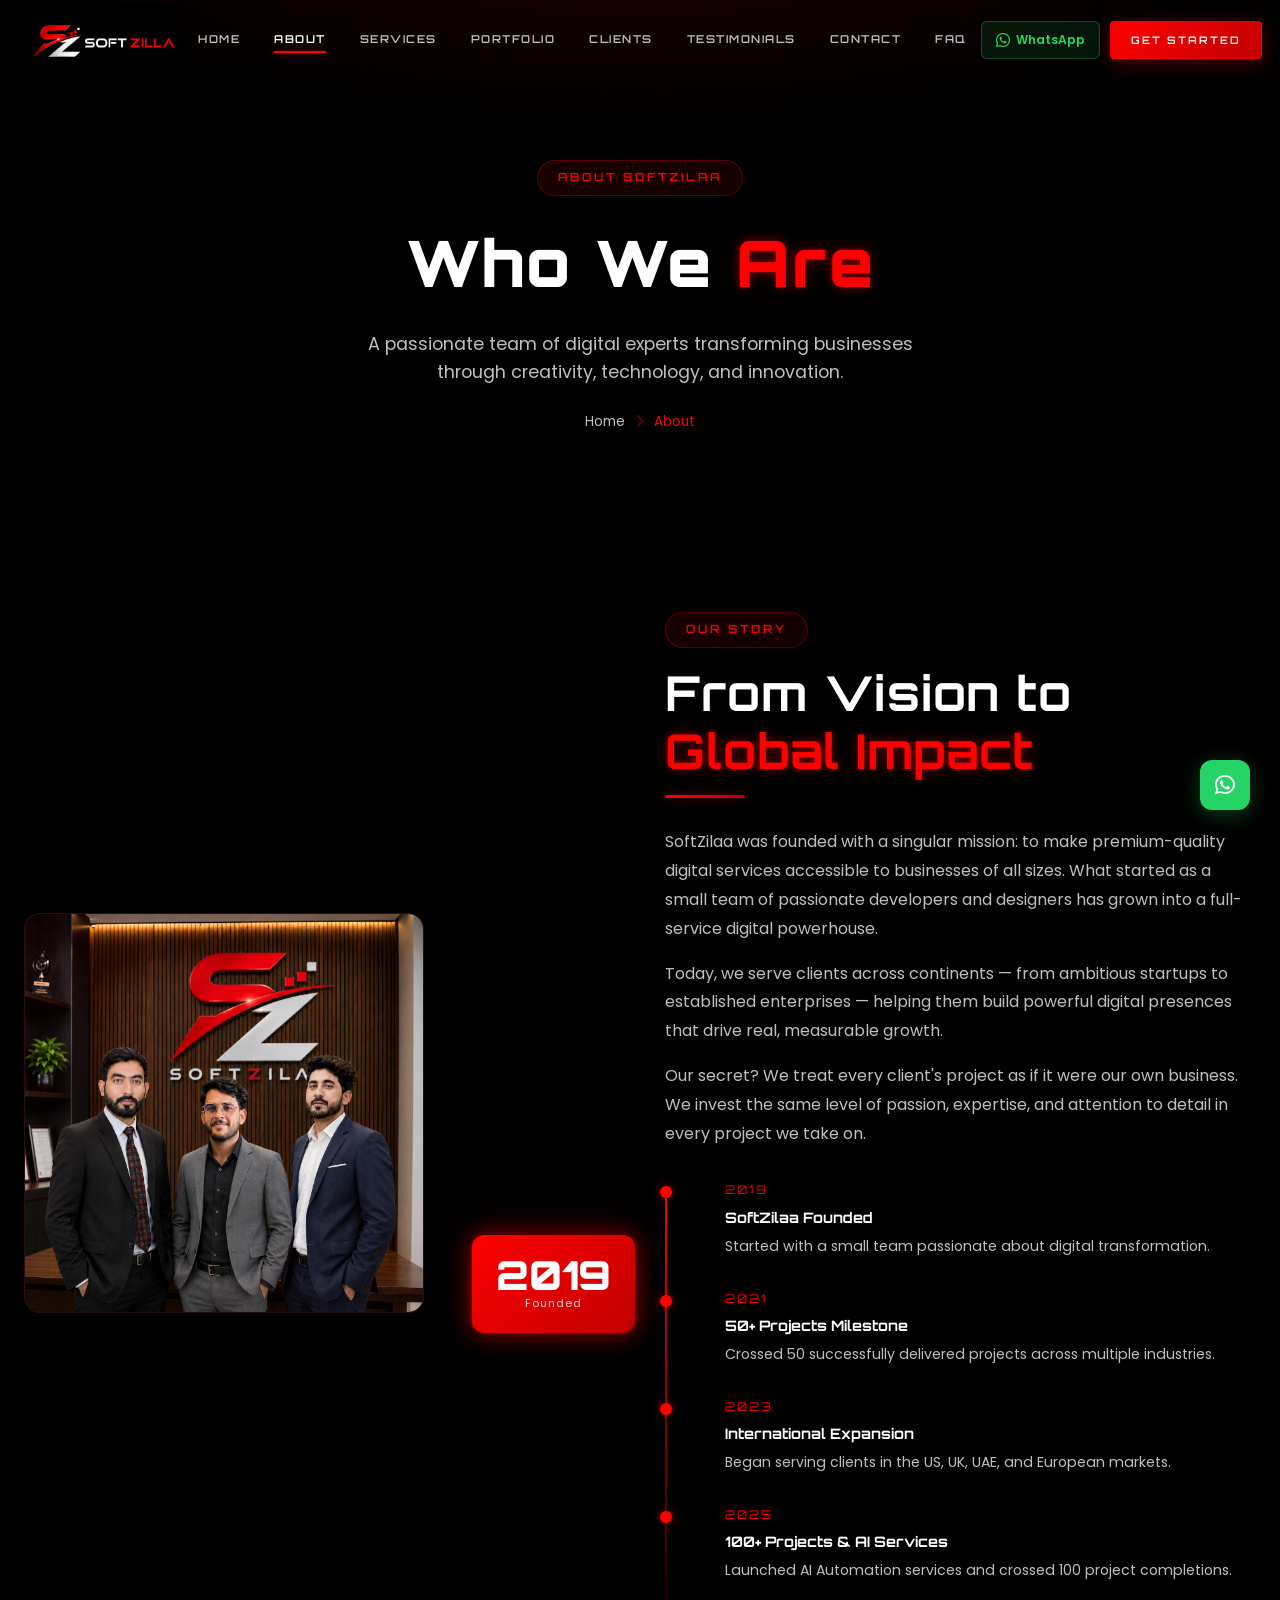
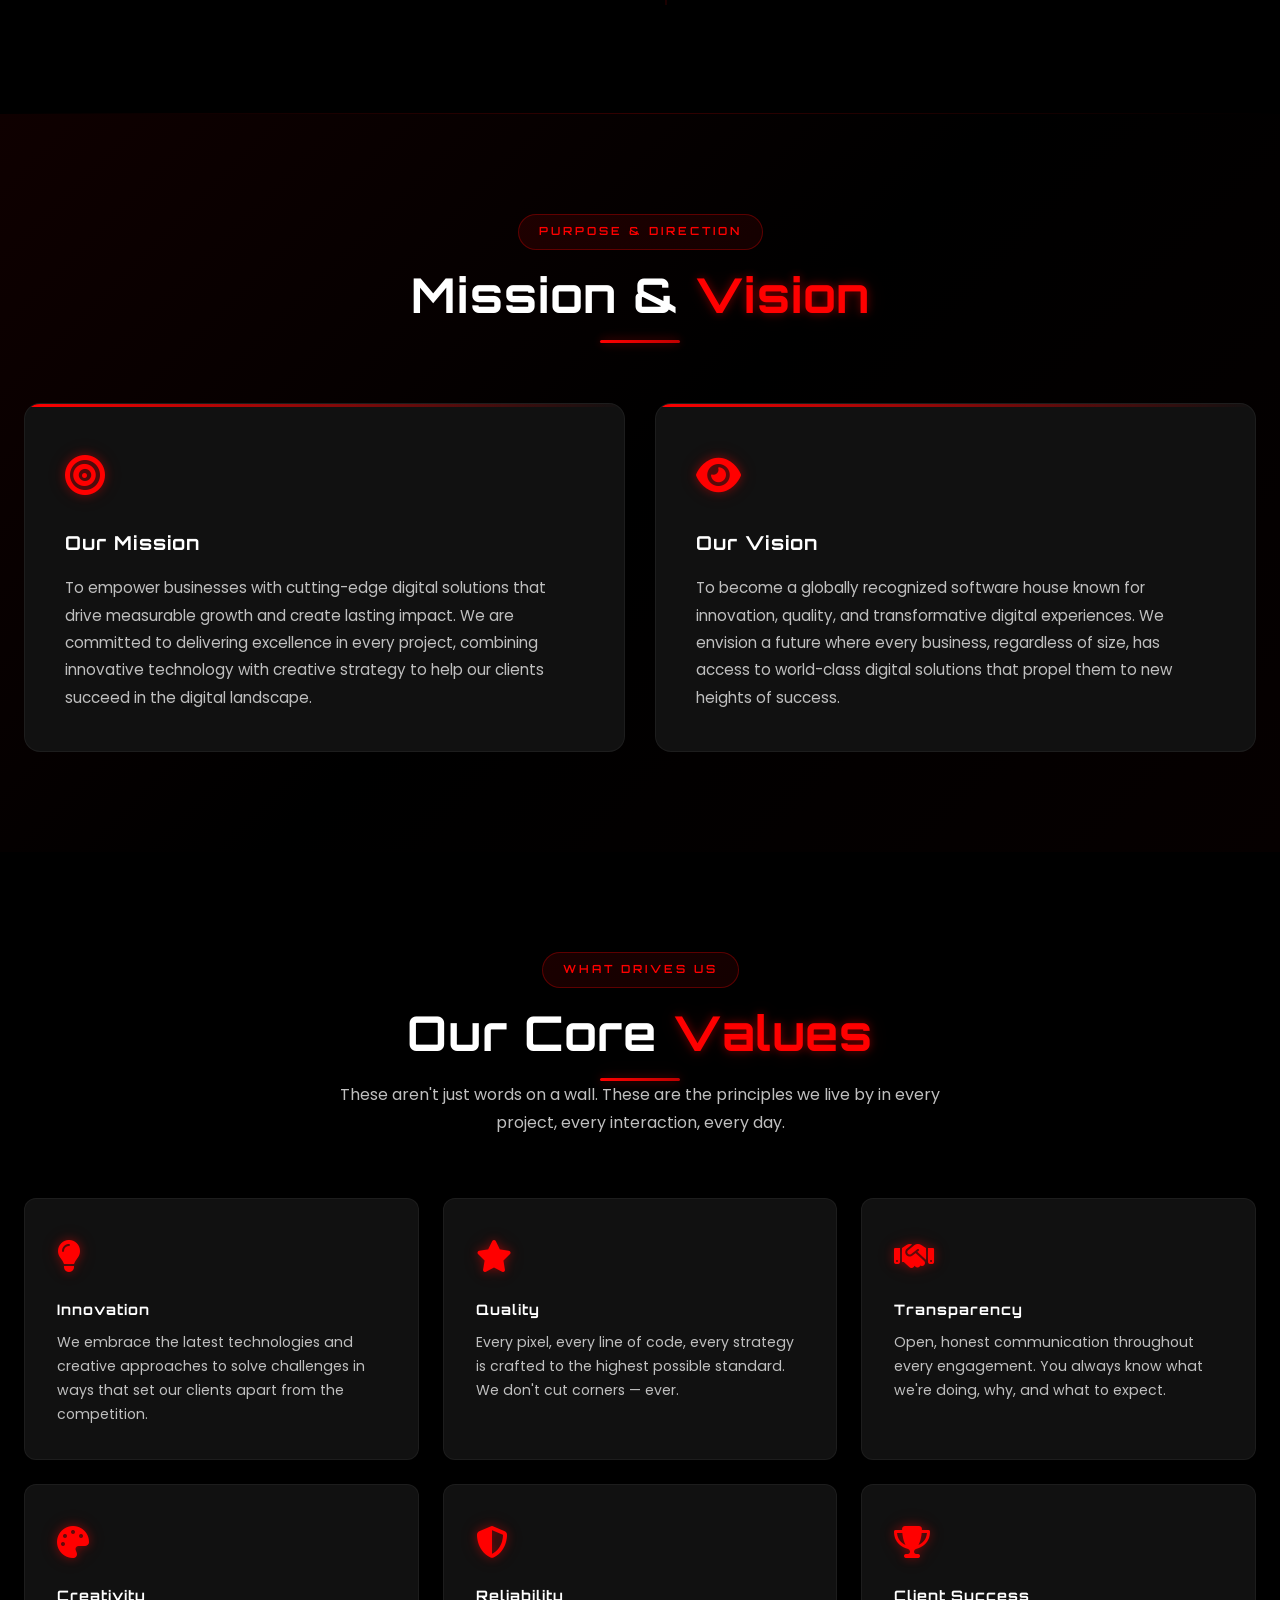
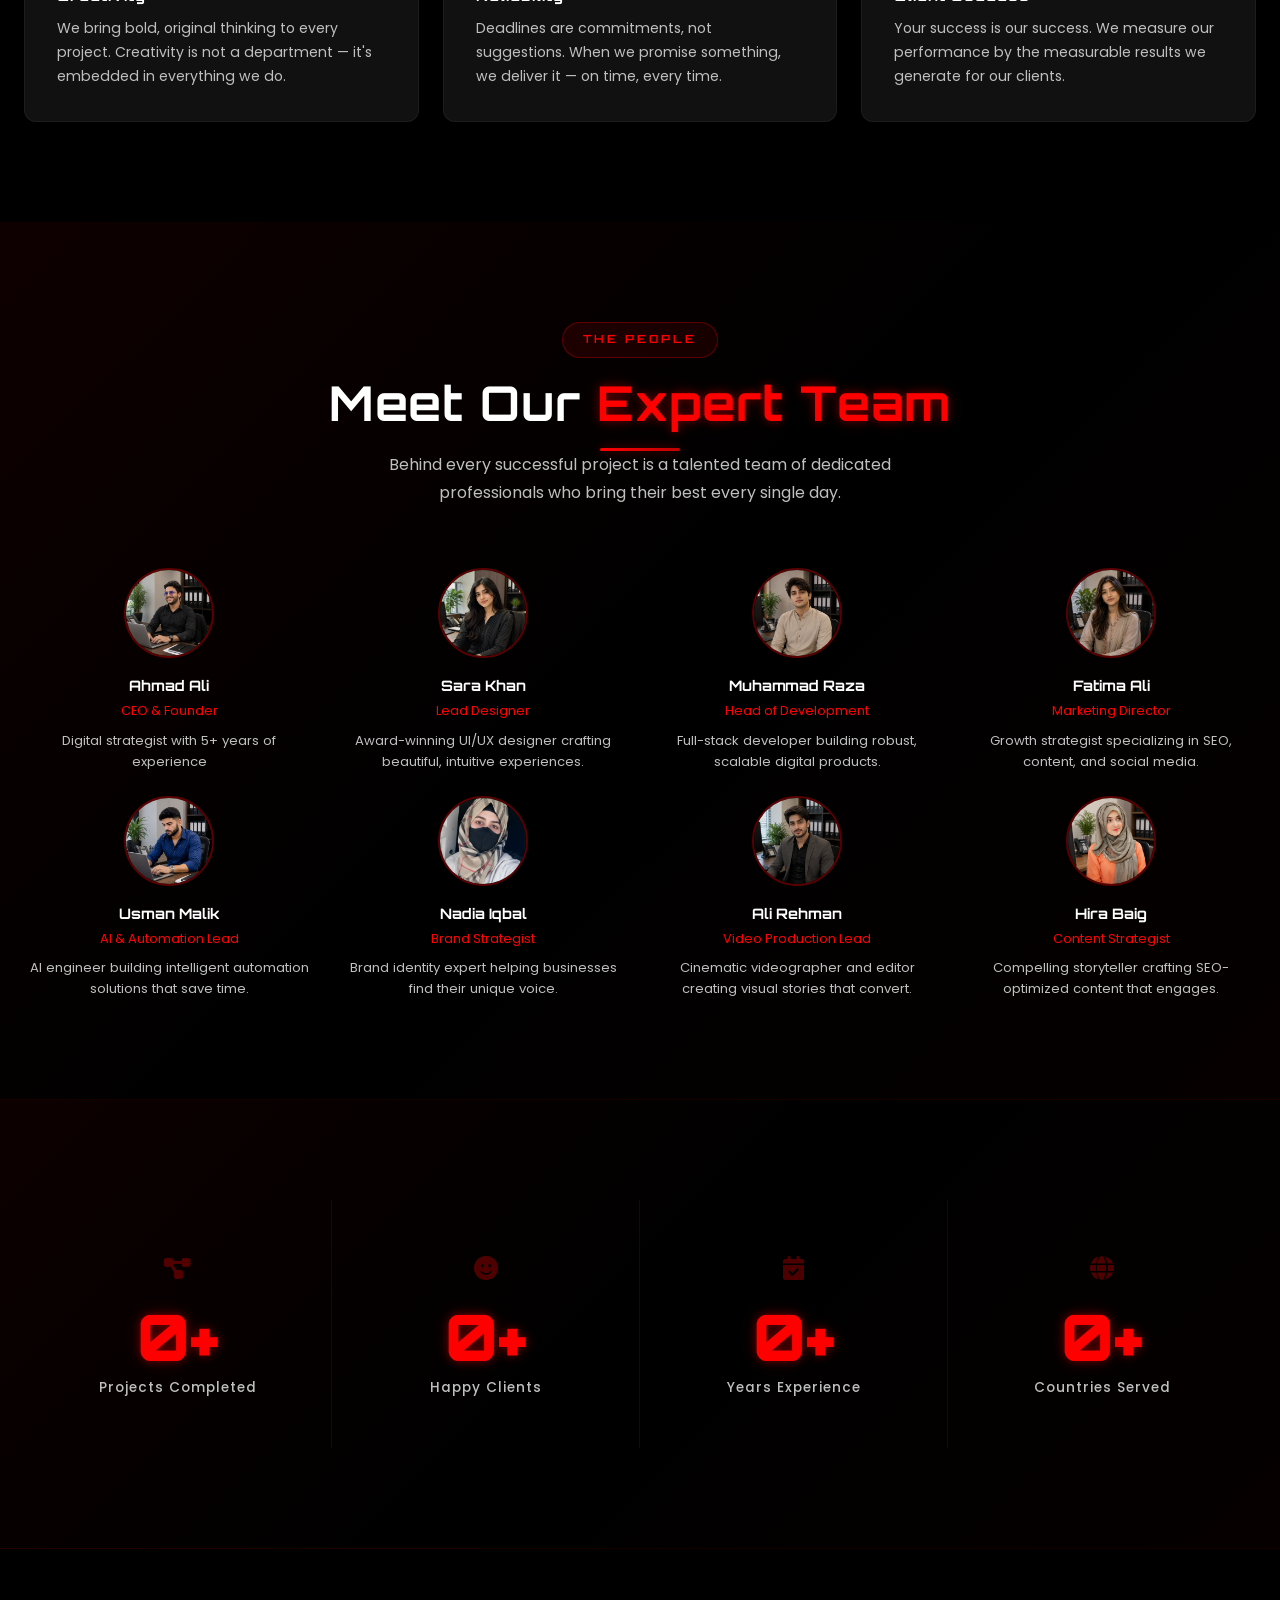
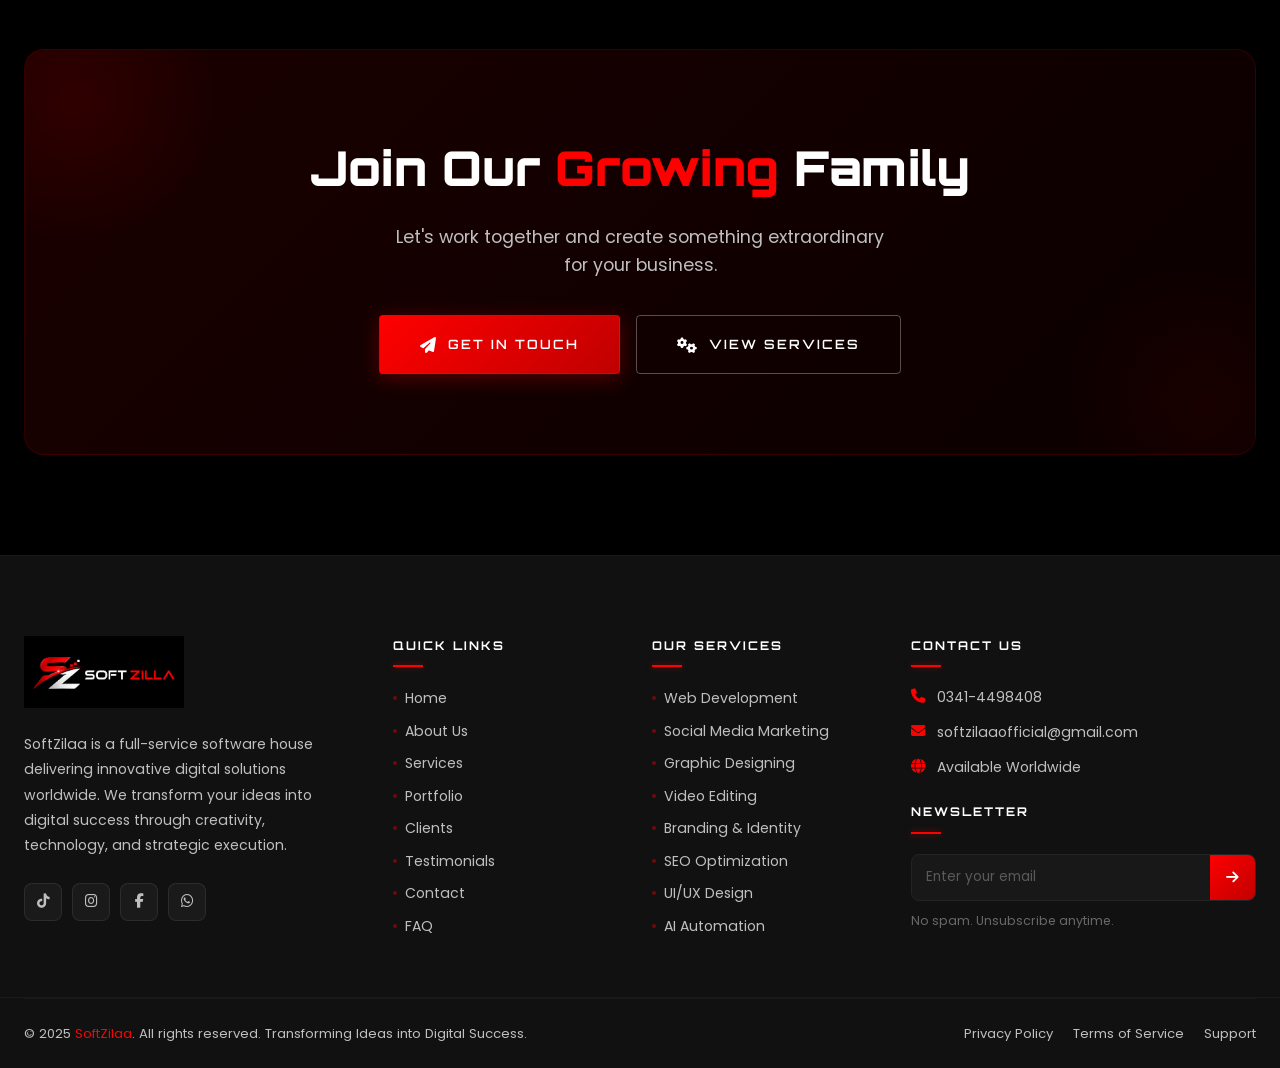
==== about.html @ 3b97dfc7 "Initial commit" ====
<!DOCTYPE html>
<html lang="en">
<head>
  <meta charset="UTF-8">
  <meta name="viewport" content="width=device-width, initial-scale=1.0">
  <meta name="base-path" content="/">
  <title>About Us — SoftZilaa | Premium Digital Agency</title>
  <meta name="description" content="Learn about SoftZilaa's story, mission, vision, core values, and the expert team behind Pakistan's leading digital agency.">
  <meta property="og:title" content="About SoftZilaa — Transforming Ideas into Digital Success">
  <meta property="og:type" content="website">
  <link rel="icon" type="image/png" href="/assets/images/favicon.png">
  <link rel="stylesheet" href="https://cdnjs.cloudflare.com/ajax/libs/font-awesome/6.5.0/css/all.min.css">
  <link rel="stylesheet" href="/css/style.css">
  <link rel="stylesheet" href="/css/animations.css">
  <link rel="stylesheet" href="/css/components.css">
  <link rel="stylesheet" href="/css/responsive.css">
</head>
<body>

  <!-- PAGE HEADER -->
  <div class="page-header">
    <div class="container">
      <div data-aos="fade-up">
        <span class="section-tag">About SoftZilaa</span>
        <h1>Who We <span>Are</span></h1>
        <p>A passionate team of digital experts transforming businesses through creativity, technology, and innovation.</p>
        <nav class="breadcrumb" aria-label="Breadcrumb">
          <a href="/index.html">Home</a><span class="sep"><i class="fas fa-chevron-right"></i></span><span class="current">About</span>
        </nav>
      </div>
    </div>
  </div>

  <!-- COMPANY STORY -->
  <section class="section">
    <div class="container">
      <div class="about-preview">
        <div class="about-image-wrapper" data-aos="fade-right">
          <div class="about-image-placeholder" style="aspect-ratio:1/1; max-width:400px; overflow:hidden; padding:0;">
            <img src="/assets/images/about-office.png" alt="SoftZilaa Office" style="width:100%;height:100%;object-fit:cover;"
                 onerror="this.parentElement.innerHTML='<i class=\'fas fa-rocket about-image-icon\'></i>'">
          </div>
          <div class="about-image-badge">
            <div class="badge-num">2019</div>
            <div class="badge-label">Founded</div>
          </div>
        </div>
        <div class="about-content" data-aos="fade-left">
          <div class="section-header">
            <span class="section-tag">Our Story</span>
            <h2 class="section-title">From Vision to <span>Global Impact</span></h2>
            <div class="glow-line glow-line-left"></div>
          </div>
          <p class="section-desc">SoftZilaa was founded with a singular mission: to make premium-quality digital services accessible to businesses of all sizes. What started as a small team of passionate developers and designers has grown into a full-service digital powerhouse.</p>
          <p class="section-desc" style="margin-top:16px;">Today, we serve clients across continents — from ambitious startups to established enterprises — helping them build powerful digital presences that drive real, measurable growth.</p>
          <p class="section-desc" style="margin-top:16px;">Our secret? We treat every client's project as if it were our own business. We invest the same level of passion, expertise, and attention to detail in every project we take on.</p>
          <div class="timeline" style="margin-top:32px;">
            <div class="timeline-item">
              <div class="timeline-year">2019</div>
              <h4>SoftZilaa Founded</h4>
              <p>Started with a small team passionate about digital transformation.</p>
            </div>
            <div class="timeline-item">
              <div class="timeline-year">2021</div>
              <h4>50+ Projects Milestone</h4>
              <p>Crossed 50 successfully delivered projects across multiple industries.</p>
            </div>
            <div class="timeline-item">
              <div class="timeline-year">2023</div>
              <h4>International Expansion</h4>
              <p>Began serving clients in the US, UK, UAE, and European markets.</p>
            </div>
            <div class="timeline-item">
              <div class="timeline-year">2025</div>
              <h4>100+ Projects & AI Services</h4>
              <p>Launched AI Automation services and crossed 100 project completions.</p>
            </div>
          </div>
        </div>
      </div>
    </div>
  </section>

  <div class="section-divider"></div>

  <!-- MISSION & VISION -->
  <section class="section bg-gradient-red">
    <div class="container">
      <div class="section-header" data-aos="fade-up">
        <span class="section-tag">Purpose & Direction</span>
        <h2 class="section-title">Mission & <span>Vision</span></h2>
        <div class="glow-line"></div>
      </div>
      <div class="mission-vision-grid">
        <div class="mv-card" data-aos="fade-right">
          <div class="mv-icon"><i class="fas fa-bullseye"></i></div>
          <h3>Our Mission</h3>
          <p>To empower businesses with cutting-edge digital solutions that drive measurable growth and create lasting impact. We are committed to delivering excellence in every project, combining innovative technology with creative strategy to help our clients succeed in the digital landscape.</p>
        </div>
        <div class="mv-card" data-aos="fade-left">
          <div class="mv-icon"><i class="fas fa-eye"></i></div>
          <h3>Our Vision</h3>
          <p>To become a globally recognized software house known for innovation, quality, and transformative digital experiences. We envision a future where every business, regardless of size, has access to world-class digital solutions that propel them to new heights of success.</p>
        </div>
      </div>
    </div>
  </section>

  <!-- CORE VALUES -->
  <section class="section">
    <div class="container">
      <div class="section-header" data-aos="fade-up">
        <span class="section-tag">What Drives Us</span>
        <h2 class="section-title">Our Core <span>Values</span></h2>
        <div class="glow-line"></div>
        <p class="section-desc">These aren't just words on a wall. These are the principles we live by in every project, every interaction, every day.</p>
      </div>
      <div class="features-grid">
        <div class="feature-card" data-aos="fade-up" data-aos-delay="0"><div class="feature-icon"><i class="fas fa-lightbulb"></i></div><h3>Innovation</h3><p>We embrace the latest technologies and creative approaches to solve challenges in ways that set our clients apart from the competition.</p></div>
        <div class="feature-card" data-aos="fade-up" data-aos-delay="80"><div class="feature-icon"><i class="fas fa-star"></i></div><h3>Quality</h3><p>Every pixel, every line of code, every strategy is crafted to the highest possible standard. We don't cut corners — ever.</p></div>
        <div class="feature-card" data-aos="fade-up" data-aos-delay="160"><div class="feature-icon"><i class="fas fa-handshake"></i></div><h3>Transparency</h3><p>Open, honest communication throughout every engagement. You always know what we're doing, why, and what to expect.</p></div>
        <div class="feature-card" data-aos="fade-up" data-aos-delay="0"><div class="feature-icon"><i class="fas fa-palette"></i></div><h3>Creativity</h3><p>We bring bold, original thinking to every project. Creativity is not a department — it's embedded in everything we do.</p></div>
        <div class="feature-card" data-aos="fade-up" data-aos-delay="80"><div class="feature-icon"><i class="fas fa-shield-alt"></i></div><h3>Reliability</h3><p>Deadlines are commitments, not suggestions. When we promise something, we deliver it — on time, every time.</p></div>
        <div class="feature-card" data-aos="fade-up" data-aos-delay="160"><div class="feature-icon"><i class="fas fa-trophy"></i></div><h3>Client Success</h3><p>Your success is our success. We measure our performance by the measurable results we generate for our clients.</p></div>
      </div>
    </div>
  </section>

  <!-- TEAM -->
  <section class="section bg-gradient-red">
    <div class="container">
      <div class="section-header" data-aos="fade-up">
        <span class="section-tag">The People</span>
        <h2 class="section-title">Meet Our <span>Expert Team</span></h2>
        <div class="glow-line"></div>
        <p class="section-desc">Behind every successful project is a talented team of dedicated professionals who bring their best every single day.</p>
      </div>
      <div class="team-grid">
        <div class="team-card" data-aos="fade-up" data-aos-delay="0">
          <div class="team-photo-wrap"><img src="/assets/images/team/ceo.png" alt="Zain Ahmed" class="team-photo" loading="lazy"><div class="team-avatar team-avatar-fallback">ZA</div></div>
          <h4>Ahmad Ali</h4><div class="role">CEO & Founder</div><p>Digital strategist with 5+ years of experience</p>
        </div>
        <div class="team-card" data-aos="fade-up" data-aos-delay="80">
          <div class="team-photo-wrap"><img src="/assets/images/team/designer.png" alt="Sara Khan" class="team-photo" loading="lazy"><div class="team-avatar team-avatar-fallback">SK</div></div>
          <h4>Sara Khan</h4><div class="role">Lead Designer</div><p>Award-winning UI/UX designer crafting beautiful, intuitive experiences.</p>
        </div>
        <div class="team-card" data-aos="fade-up" data-aos-delay="160">
          <div class="team-photo-wrap"><img src="/assets/images/team/developer.png" alt="Muhammad Raza" class="team-photo" loading="lazy"><div class="team-avatar team-avatar-fallback">MR</div></div>
          <h4>Muhammad Raza</h4><div class="role">Head of Development</div><p>Full-stack developer building robust, scalable digital products.</p>
        </div>
        <div class="team-card" data-aos="fade-up" data-aos-delay="240">
          <div class="team-photo-wrap"><img src="/assets/images/team/marketing.png" alt="Fatima Ali" class="team-photo" loading="lazy"><div class="team-avatar team-avatar-fallback">FA</div></div>
          <h4>Fatima Ali</h4><div class="role">Marketing Director</div><p>Growth strategist specializing in SEO, content, and social media.</p>
        </div>
        <div class="team-card" data-aos="fade-up" data-aos-delay="0">
          <div class="team-photo-wrap"><img src="/assets/images/team/ai-lead.png" alt="Usman Malik" class="team-photo" loading="lazy"><div class="team-avatar team-avatar-fallback">UM</div></div>
          <h4>Usman Malik</h4><div class="role">AI & Automation Lead</div><p>AI engineer building intelligent automation solutions that save time.</p>
        </div>
        <div class="team-card" data-aos="fade-up" data-aos-delay="80">
          <div class="team-photo-wrap"><img src="/assets/images/team/brand.png" alt="Nadia Iqbal" class="team-photo" loading="lazy"><div class="team-avatar team-avatar-fallback">NI</div></div>
          <h4>Nadia Iqbal</h4><div class="role">Brand Strategist</div><p>Brand identity expert helping businesses find their unique voice.</p>
        </div>
        <div class="team-card" data-aos="fade-up" data-aos-delay="160">
          <div class="team-photo-wrap"><img src="/assets/images/team/video.png" alt="Ali Rehman" class="team-photo" loading="lazy"><div class="team-avatar team-avatar-fallback">AR</div></div>
          <h4>Ali Rehman</h4><div class="role">Video Production Lead</div><p>Cinematic videographer and editor creating visual stories that convert.</p>
        </div>
        <div class="team-card" data-aos="fade-up" data-aos-delay="240">
          <div class="team-photo-wrap"><img src="/assets/images/team/content.png" alt="Hira Baig" class="team-photo" loading="lazy"><div class="team-avatar team-avatar-fallback">HB</div></div>
          <h4>Hira Baig</h4><div class="role">Content Strategist</div><p>Compelling storyteller crafting SEO-optimized content that engages.</p>
        </div>
      </div>
    </div>
  </section>

  <!-- STATS -->
  <section class="stats-section section">
    <div class="container">
      <div class="stats-grid">
        <div class="stat-card" data-aos="zoom-in" data-aos-delay="0"><div class="stat-icon"><i class="fas fa-project-diagram"></i></div><div class="stat-number"><span data-counter="100" data-suffix="+">0+</span></div><div class="stat-label">Projects Completed</div></div>
        <div class="stat-card" data-aos="zoom-in" data-aos-delay="100"><div class="stat-icon"><i class="fas fa-smile"></i></div><div class="stat-number"><span data-counter="50" data-suffix="+">0+</span></div><div class="stat-label">Happy Clients</div></div>
        <div class="stat-card" data-aos="zoom-in" data-aos-delay="200"><div class="stat-icon"><i class="fas fa-calendar-check"></i></div><div class="stat-number"><span data-counter="5" data-suffix="+">0+</span></div><div class="stat-label">Years Experience</div></div>
        <div class="stat-card" data-aos="zoom-in" data-aos-delay="300"><div class="stat-icon"><i class="fas fa-globe"></i></div><div class="stat-number"><span data-counter="15" data-suffix="+">0+</span></div><div class="stat-label">Countries Served</div></div>
      </div>
    </div>
  </section>

  <!-- CTA -->
  <section class="section"><div class="container"><div class="cta-banner" data-aos="zoom-in"><h2>Join Our <span class="text-red">Growing</span> Family</h2><p>Let's work together and create something extraordinary for your business.</p><div class="cta-btns"><a href="/contact.html" class="btn btn-primary btn-lg"><i class="fas fa-paper-plane"></i> Get In Touch</a><a href="/services.html" class="btn btn-outline btn-lg"><i class="fas fa-cogs"></i> View Services</a></div></div></div></section>

  <script src="https://cdn.jsdelivr.net/npm/swiper@11/swiper-bundle.min.js"></script>
  <script src="/js/include.js"></script>
  <script src="/js/main.js"></script>
  <script src="/js/counters.js"></script>
</body>
</html>
---- css/style.css ----
/* ============================================
   SOFTZILAA - Main Stylesheet
   ============================================ */

@import url('https://fonts.googleapis.com/css2?family=Orbitron:wght@400;500;600;700;800;900&family=Poppins:wght@300;400;500;600;700&display=swap');

/* ============================================
   CSS VARIABLES
   ============================================ */
:root {
  --red: #FF0000;
  --deep-red: #C00000;
  --bg: #000000;
  --card-bg: #111111;
  --card-bg-2: #0d0d0d;
  --white: #FFFFFF;
  --gray: #BFBFBF;
  --dark-gray: #333333;
  --glass-bg: rgba(17, 17, 17, 0.7);
  --glass-border: rgba(255, 0, 0, 0.15);
  --glow-red: 0 0 20px rgba(255, 0, 0, 0.5), 0 0 40px rgba(255, 0, 0, 0.2);
  --glow-red-sm: 0 0 10px rgba(255, 0, 0, 0.4), 0 0 20px rgba(255, 0, 0, 0.15);
  --transition: all 0.3s cubic-bezier(0.4, 0, 0.2, 1);
  --transition-slow: all 0.6s cubic-bezier(0.4, 0, 0.2, 1);
  --font-heading: 'Orbitron', sans-serif;
  --font-body: 'Poppins', sans-serif;
  --section-pad: 100px 0;
  --container-max: 1280px;
}

/* ============================================
   RESET & BASE
   ============================================ */
*, *::before, *::after {
  margin: 0;
  padding: 0;
  box-sizing: border-box;
}

html {
  scroll-behavior: smooth;
  font-size: 16px;
  overflow-x: hidden;
}

body {
  font-family: var(--font-body);
  background-color: var(--bg);
  color: var(--white);
  line-height: 1.6;
  overflow-x: hidden;
  -webkit-font-smoothing: antialiased;
}

body.menu-open {
  overflow: hidden;
}

a {
  text-decoration: none;
  color: inherit;
  transition: var(--transition);
}

img {
  max-width: 100%;
  height: auto;
  display: block;
}

ul {
  list-style: none;
}

button {
  border: none;
  outline: none;
  cursor: pointer;
  font-family: var(--font-body);
}

input, textarea, select {
  font-family: var(--font-body);
  outline: none;
}

/* ============================================
   UTILITIES
   ============================================ */
.container {
  max-width: var(--container-max);
  margin: 0 auto;
  padding: 0 24px;
}

.section {
  padding: var(--section-pad);
  position: relative;
  overflow: hidden;
}

.section-header {
  text-align: center;
  margin-bottom: 60px;
}

.section-tag {
  display: inline-block;
  background: linear-gradient(135deg, rgba(255,0,0,0.1), rgba(192,0,0,0.1));
  border: 1px solid rgba(255,0,0,0.3);
  color: var(--red);
  font-family: var(--font-heading);
  font-size: 0.7rem;
  font-weight: 600;
  letter-spacing: 3px;
  text-transform: uppercase;
  padding: 8px 20px;
  border-radius: 50px;
  margin-bottom: 16px;
}

.section-title {
  font-family: var(--font-heading);
  font-size: clamp(2rem, 4vw, 3rem);
  font-weight: 700;
  line-height: 1.2;
  margin-bottom: 16px;
  letter-spacing: 1px;
}

.section-title span {
  color: var(--red);
  text-shadow: var(--glow-red-sm);
}

.section-desc {
  color: var(--gray);
  font-size: 1rem;
  max-width: 600px;
  margin: 0 auto;
  line-height: 1.8;
}

/* Text utilities */
.text-red { color: var(--red); }
.text-gray { color: var(--gray); }
.text-center { text-align: center; }

/* Flex utilities */
.flex { display: flex; }
.flex-center { display: flex; align-items: center; justify-content: center; }
.flex-between { display: flex; align-items: center; justify-content: space-between; }
.gap-1 { gap: 8px; }
.gap-2 { gap: 16px; }
.gap-3 { gap: 24px; }

/* Grid utilities */
.grid-2 { display: grid; grid-template-columns: repeat(2, 1fr); gap: 30px; }
.grid-3 { display: grid; grid-template-columns: repeat(3, 1fr); gap: 30px; }
.grid-4 { display: grid; grid-template-columns: repeat(4, 1fr); gap: 30px; }

/* ============================================
   BUTTONS
   ============================================ */
.btn {
  display: inline-flex;
  align-items: center;
  justify-content: center;
  gap: 10px;
  padding: 14px 32px;
  border-radius: 4px;
  font-family: var(--font-heading);
  font-size: 0.75rem;
  font-weight: 600;
  letter-spacing: 2px;
  text-transform: uppercase;
  transition: var(--transition);
  cursor: pointer;
  position: relative;
  overflow: hidden;
}

.btn::before {
  content: '';
  position: absolute;
  inset: 0;
  background: linear-gradient(135deg, rgba(255,255,255,0.1), transparent);
  opacity: 0;
  transition: var(--transition);
}

.btn:hover::before { opacity: 1; }

.btn-primary {
  background: linear-gradient(135deg, var(--red), var(--deep-red));
  color: var(--white);
  box-shadow: 0 4px 20px rgba(255,0,0,0.3);
  border: 1px solid rgba(255,0,0,0.5);
}

.btn-primary:hover {
  box-shadow: var(--glow-red);
  transform: translateY(-2px);
}

.btn-outline {
  background: transparent;
  color: var(--white);
  border: 1px solid rgba(255,255,255,0.3);
}

.btn-outline:hover {
  border-color: var(--red);
  color: var(--red);
  box-shadow: var(--glow-red-sm);
}

.btn-red-outline {
  background: transparent;
  color: var(--red);
  border: 1px solid var(--red);
}

.btn-red-outline:hover {
  background: var(--red);
  color: var(--white);
  box-shadow: var(--glow-red);
}

.btn-sm {
  padding: 10px 20px;
  font-size: 0.65rem;
}

.btn-lg {
  padding: 18px 40px;
  font-size: 0.8rem;
}

.btn i { font-size: 1rem; }

/* ============================================
   HERO SECTION
   ============================================ */
.hero {
  position: relative;
  min-height: 100vh;
  display: flex;
  align-items: center;
  justify-content: center;
  overflow: hidden;
  padding-top: 80px;
}

.hero-bg {
  position: absolute;
  inset: 0;
  background: radial-gradient(ellipse 80% 60% at 50% -20%, rgba(255,0,0,0.15) 0%, transparent 70%),
              radial-gradient(ellipse 60% 40% at 80% 80%, rgba(192,0,0,0.08) 0%, transparent 60%),
              var(--bg);
  z-index: 0;
}

.hero-grid-bg {
  position: absolute;
  inset: 0;
  background-image:
    linear-gradient(rgba(255,0,0,0.03) 1px, transparent 1px),
    linear-gradient(90deg, rgba(255,0,0,0.03) 1px, transparent 1px);
  background-size: 60px 60px;
  z-index: 0;
}

#particles-canvas {
  position: absolute;
  inset: 0;
  z-index: 1;
}

.hero-content {
  position: relative;
  z-index: 2;
  text-align: center;
  max-width: 900px;
  padding: 0 24px;
}

.hero-tag {
  display: inline-flex;
  align-items: center;
  gap: 8px;
  background: rgba(255,0,0,0.08);
  border: 1px solid rgba(255,0,0,0.2);
  color: var(--red);
  font-size: 0.75rem;
  font-family: var(--font-heading);
  letter-spacing: 2px;
  text-transform: uppercase;
  padding: 8px 20px;
  border-radius: 50px;
  margin-bottom: 30px;
}

.hero-tag::before {
  content: '';
  width: 6px;
  height: 6px;
  background: var(--red);
  border-radius: 50%;
  box-shadow: var(--glow-red-sm);
  animation: pulse-dot 1.5s ease-in-out infinite;
}

.hero-title {
  font-family: var(--font-heading);
  font-size: clamp(2.5rem, 7vw, 5.5rem);
  font-weight: 900;
  line-height: 1.1;
  margin-bottom: 24px;
  letter-spacing: 2px;
}

.hero-title .line-1 { display: block; color: var(--white); }
.hero-title .line-2 { display: block; color: var(--white); }
.hero-title .highlight {
  color: var(--red);
  text-shadow: var(--glow-red);
}

.hero-typing-wrapper {
  display: inline-flex;
  align-items: center;
  gap: 0;
  color: var(--red);
  text-shadow: var(--glow-red);
}

#typing-text {
  color: var(--red);
  text-shadow: var(--glow-red);
}

.typing-cursor {
  display: inline-block;
  width: 3px;
  height: 1em;
  background: var(--red);
  margin-left: 4px;
  animation: blink 0.8s step-end infinite;
  vertical-align: middle;
  box-shadow: var(--glow-red-sm);
}

.hero-subtitle {
  font-size: clamp(1rem, 2vw, 1.2rem);
  color: var(--gray);
  max-width: 600px;
  margin: 0 auto 40px;
  line-height: 1.8;
  font-weight: 300;
}

.hero-cta {
  display: flex;
  gap: 20px;
  justify-content: center;
  flex-wrap: wrap;
  padding-bottom: 10px;
}

.hero-scroll {
  position: absolute;
  bottom: 40px;
  left: 50%;
  transform: translateX(-50%);
  z-index: 2;
  display: flex;
  flex-direction: column;
  align-items: center;
  gap: 8px;
  color: var(--gray);
  font-size: 0.7rem;
  letter-spacing: 2px;
  text-transform: uppercase;
  animation: bounce 2s ease-in-out infinite;
}

.hero-scroll .scroll-line {
  width: 1px;
  height: 40px;
  background: linear-gradient(to bottom, var(--red), transparent);
}

/* ============================================
   TRUSTED BY / CLIENTS SLIDER
   ============================================ */
.trusted-section {
  padding: 60px 0;
  background: rgba(17,17,17,0.5);
  border-top: 1px solid rgba(255,255,255,0.05);
  border-bottom: 1px solid rgba(255,255,255,0.05);
  overflow: hidden;
}

.trusted-label {
  text-align: center;
  color: var(--gray);
  font-size: 0.75rem;
  letter-spacing: 3px;
  text-transform: uppercase;
  font-family: var(--font-heading);
  margin-bottom: 30px;
}

.clients-ticker {
  overflow: hidden;
  position: relative;
}

.clients-ticker::before,
.clients-ticker::after {
  content: '';
  position: absolute;
  top: 0;
  bottom: 0;
  width: 120px;
  z-index: 2;
  pointer-events: none;
}

.clients-ticker::before {
  left: 0;
  background: linear-gradient(to right, #000, transparent);
}

.clients-ticker::after {
  right: 0;
  background: linear-gradient(to left, #000, transparent);
}

.ticker-track {
  display: flex;
  gap: 60px;
  animation: ticker-scroll 30s linear infinite;
  width: max-content;
}

.ticker-track:hover {
  animation-play-state: paused;
}

.client-logo-item {
  display: flex;
  align-items: center;
  gap: 12px;
  color: var(--gray);
  font-family: var(--font-heading);
  font-size: 0.9rem;
  letter-spacing: 1px;
  font-weight: 700;
  white-space: nowrap;
  opacity: 0.5;
  transition: var(--transition);
  padding: 10px 20px;
  border: 1px solid rgba(255,255,255,0.05);
  border-radius: 6px;
}

.client-logo-item:hover {
  opacity: 1;
  color: var(--white);
  border-color: rgba(255,0,0,0.2);
}

.client-logo-item i {
  color: var(--red);
  font-size: 1.2rem;
}

/* ============================================
   SERVICES OVERVIEW
   ============================================ */
.services-grid {
  display: grid;
  grid-template-columns: repeat(auto-fill, minmax(280px, 1fr));
  gap: 24px;
}

.service-card {
  background: var(--card-bg);
  border: 1px solid rgba(255,255,255,0.05);
  border-radius: 12px;
  padding: 36px 28px;
  position: relative;
  overflow: hidden;
  transition: var(--transition-slow);
  cursor: default;
}

.service-card::before {
  content: '';
  position: absolute;
  inset: 0;
  background: linear-gradient(135deg, rgba(255,0,0,0.05), transparent);
  opacity: 0;
  transition: var(--transition);
}

.service-card:hover::before { opacity: 1; }

.service-card:hover {
  border-color: rgba(255,0,0,0.3);
  transform: translateY(-6px);
  box-shadow: 0 20px 60px rgba(255,0,0,0.1), 0 0 0 1px rgba(255,0,0,0.1);
}

.service-card-number {
  position: absolute;
  top: 20px;
  right: 20px;
  font-family: var(--font-heading);
  font-size: 3rem;
  font-weight: 900;
  color: rgba(255,255,255,0.03);
  line-height: 1;
  pointer-events: none;
}

.service-icon {
  width: 56px;
  height: 56px;
  background: linear-gradient(135deg, rgba(255,0,0,0.15), rgba(192,0,0,0.05));
  border: 1px solid rgba(255,0,0,0.2);
  border-radius: 12px;
  display: flex;
  align-items: center;
  justify-content: center;
  margin-bottom: 20px;
  transition: var(--transition);
}

.service-icon i {
  font-size: 1.5rem;
  color: var(--red);
  transition: var(--transition);
}

.service-card:hover .service-icon {
  background: rgba(255,0,0,0.15);
  box-shadow: var(--glow-red-sm);
}

.service-card:hover .service-icon i {
  text-shadow: var(--glow-red-sm);
}

.service-card h3 {
  font-family: var(--font-heading);
  font-size: 1rem;
  font-weight: 700;
  letter-spacing: 1px;
  margin-bottom: 12px;
  color: var(--white);
}

.service-card p {
  color: var(--gray);
  font-size: 0.9rem;
  line-height: 1.7;
}

.service-card .card-link {
  display: inline-flex;
  align-items: center;
  gap: 6px;
  color: var(--red);
  font-size: 0.8rem;
  font-weight: 500;
  margin-top: 20px;
  transition: var(--transition);
}

.service-card .card-link:hover { gap: 12px; }

/* ============================================
   ABOUT PREVIEW
   ============================================ */
.about-preview {
  display: grid;
  grid-template-columns: 1fr 1fr;
  gap: 80px;
  align-items: center;
}

.about-image-wrapper {
  position: relative;
}

.about-image-placeholder {
  background: var(--card-bg);
  border: 1px solid rgba(255,0,0,0.1);
  border-radius: 16px;
  
  display: flex;
  align-items: center;
  justify-content: center;
  overflow: hidden;
  position: relative;
  width: 100%;
  height: 100%;
}

.about-image-placeholder::before {
  content: '';
  position: absolute;
  inset: 0;
  background: linear-gradient(135deg, rgba(255,0,0,0.05), transparent 50%, rgba(255,0,0,0.02));
}

.about-image-icon {
  font-size: 5rem;
  color: rgba(255,0,0,0.15);
}

.about-image-badge {
  position: absolute;
  bottom: -20px;
  right: -20px;
  background: linear-gradient(135deg, var(--red), var(--deep-red));
  border-radius: 12px;
  padding: 20px 24px;
  text-align: center;
  box-shadow: var(--glow-red);
}

.about-image-badge .badge-num {
  font-family: var(--font-heading);
  font-size: 2.5rem;
  font-weight: 900;
  color: var(--white);
  line-height: 1;
}

.about-image-badge .badge-label {
  font-size: 0.7rem;
  color: rgba(255,255,255,0.8);
  letter-spacing: 1px;
}

.about-content .section-header { text-align: left; margin-bottom: 30px; }
.about-content .section-desc { margin: 0; }

.about-values {
  display: flex;
  flex-wrap: wrap;
  gap: 10px;
  margin: 24px 0;
}

.value-tag {
  background: rgba(255,0,0,0.08);
  border: 1px solid rgba(255,0,0,0.2);
  color: var(--gray);
  font-size: 0.8rem;
  padding: 6px 16px;
  border-radius: 50px;
  transition: var(--transition);
}

.value-tag:hover {
  color: var(--white);
  border-color: var(--red);
  background: rgba(255,0,0,0.12);
}

/* ============================================
   STATS / WHY CHOOSE US
   ============================================ */
.stats-section {
  background: linear-gradient(135deg, rgba(255,0,0,0.05) 0%, var(--bg) 50%, rgba(192,0,0,0.03) 100%);
  border-top: 1px solid rgba(255,0,0,0.08);
  border-bottom: 1px solid rgba(255,0,0,0.08);
}

.stats-grid {
  display: grid;
  grid-template-columns: repeat(4, 1fr);
  gap: 0;
}

.stat-card {
  text-align: center;
  padding: 50px 20px;
  position: relative;
  border-right: 1px solid rgba(255,255,255,0.05);
}

.stat-card:last-child { border-right: none; }

.stat-card::after {
  content: '';
  position: absolute;
  bottom: 0;
  left: 50%;
  transform: translateX(-50%);
  width: 0;
  height: 2px;
  background: var(--red);
  box-shadow: var(--glow-red-sm);
  transition: var(--transition-slow);
}

.stat-card:hover::after { width: 60%; }

.stat-number {
  font-family: var(--font-heading);
  font-size: clamp(2.5rem, 5vw, 4rem);
  font-weight: 900;
  color: var(--red);
  text-shadow: var(--glow-red-sm);
  line-height: 1;
  margin-bottom: 8px;
}

.stat-label {
  color: var(--gray);
  font-size: 0.85rem;
  font-weight: 500;
  letter-spacing: 1px;
}

.stat-icon {
  font-size: 1.5rem;
  color: rgba(255,0,0,0.3);
  margin-bottom: 16px;
}

/* ============================================
   WHY CHOOSE US FEATURES
   ============================================ */
.features-grid {
  display: grid;
  grid-template-columns: repeat(3, 1fr);
  gap: 24px;
}

.feature-card {
  background: var(--card-bg);
  border: 1px solid rgba(255,255,255,0.05);
  border-radius: 12px;
  padding: 32px;
  transition: var(--transition);
}

.feature-card:hover {
  border-color: rgba(255,0,0,0.2);
  transform: translateY(-4px);
}

.feature-icon {
  font-size: 2rem;
  color: var(--red);
  margin-bottom: 16px;
  text-shadow: var(--glow-red-sm);
}

.feature-card h3 {
  font-family: var(--font-heading);
  font-size: 0.9rem;
  font-weight: 700;
  letter-spacing: 1px;
  margin-bottom: 10px;
}

.feature-card p {
  color: var(--gray);
  font-size: 0.88rem;
  line-height: 1.7;
}

/* ============================================
   PORTFOLIO PREVIEW
   ============================================ */
.portfolio-grid-preview {
  display: grid;
  grid-template-columns: repeat(3, 1fr);
  gap: 24px;
}

.portfolio-card {
  background: var(--card-bg);
  border: 1px solid rgba(255,255,255,0.05);
  border-radius: 12px;
  overflow: hidden;
  transition: var(--transition-slow);
  position: relative;
}

.portfolio-card:hover {
  border-color: rgba(255,0,0,0.3);
  transform: translateY(-6px);
  box-shadow: 0 20px 60px rgba(0,0,0,0.5);
}

.portfolio-img {
  aspect-ratio: 16/10;
  background: linear-gradient(135deg, rgba(255,0,0,0.08), rgba(17,17,17,0.9));
  display: flex;
  align-items: center;
  justify-content: center;
  position: relative;
  overflow: hidden;
}

.portfolio-img i {
  font-size: 3rem;
  color: rgba(255,0,0,0.3);
  transition: var(--transition);
}

.portfolio-card:hover .portfolio-img i {
  color: rgba(255,0,0,0.6);
  transform: scale(1.1);
}

.portfolio-overlay {
  position: absolute;
  inset: 0;
  background: linear-gradient(to top, rgba(0,0,0,0.9), transparent);
  opacity: 0;
  transition: var(--transition);
  display: flex;
  align-items: flex-end;
  padding: 20px;
  gap: 10px;
}

.portfolio-card:hover .portfolio-overlay { opacity: 1; }

.portfolio-info {
  padding: 20px;
}

.portfolio-cat {
  font-size: 0.7rem;
  color: var(--red);
  font-family: var(--font-heading);
  letter-spacing: 2px;
  text-transform: uppercase;
  margin-bottom: 6px;
}

.portfolio-info h3 {
  font-family: var(--font-heading);
  font-size: 0.95rem;
  font-weight: 700;
  margin-bottom: 6px;
}

.portfolio-info p {
  color: var(--gray);
  font-size: 0.82rem;
  line-height: 1.5;
}

/* ============================================
   TESTIMONIALS SLIDER
   ============================================ */
.testimonials-slider-wrapper {
  position: relative;
  overflow: hidden;
}

.testimonial-slide {
  background: var(--card-bg);
  border: 1px solid rgba(255,255,255,0.06);
  border-radius: 16px;
  padding: 36px;
  position: relative;
  transition: var(--transition);
}

.testimonial-slide::before {
  content: '"';
  position: absolute;
  top: 20px;
  right: 28px;
  font-size: 8rem;
  font-family: Georgia, serif;
  color: rgba(255,0,0,0.06);
  line-height: 1;
  pointer-events: none;
}

.testimonial-slide:hover {
  border-color: rgba(255,0,0,0.15);
}

.stars {
  display: flex;
  gap: 4px;
  margin-bottom: 16px;
}

.stars i { color: var(--red); font-size: 0.9rem; }

.testimonial-text {
  color: var(--gray);
  font-size: 0.95rem;
  line-height: 1.8;
  margin-bottom: 24px;
  font-style: italic;
}

.testimonial-author {
  display: flex;
  align-items: center;
  gap: 14px;
}

.author-avatar {
  width: 48px;
  height: 48px;
  border-radius: 50%;
  background: linear-gradient(135deg, rgba(255,0,0,0.2), rgba(17,17,17,0.8));
  border: 2px solid rgba(255,0,0,0.2);
  display: flex;
  align-items: center;
  justify-content: center;
  font-family: var(--font-heading);
  font-size: 1rem;
  font-weight: 700;
  color: var(--red);
  flex-shrink: 0;
}

.author-info .name {
  font-family: var(--font-heading);
  font-size: 0.85rem;
  font-weight: 700;
  margin-bottom: 2px;
}

.author-info .role {
  color: var(--gray);
  font-size: 0.78rem;
}

/* ============================================
   FAQ PREVIEW
   ============================================ */
.faq-list {
  max-width: 780px;
  margin: 0 auto;
}

.faq-item {
  border: 1px solid rgba(255,255,255,0.06);
  border-radius: 10px;
  margin-bottom: 12px;
  overflow: hidden;
  transition: var(--transition);
}

.faq-item.active, .faq-item:hover {
  border-color: rgba(255,0,0,0.2);
}

.faq-question {
  width: 100%;
  background: var(--card-bg);
  display: flex;
  align-items: center;
  justify-content: space-between;
  padding: 20px 24px;
  cursor: pointer;
  transition: var(--transition);
}

.faq-question:hover { background: rgba(255,0,0,0.04); }

.faq-item.active .faq-question { background: rgba(255,0,0,0.06); }

.faq-question h3 {
  font-family: var(--font-heading);
  font-size: 0.85rem;
  font-weight: 600;
  letter-spacing: 0.5px;
  text-align: left;
  color: #ffffff;
}

.faq-icon {
  width: 30px;
  height: 30px;
  border: 1px solid rgba(255,0,0,0.2);
  border-radius: 50%;
  display: flex;
  align-items: center;
  justify-content: center;
  flex-shrink: 0;
  transition: var(--transition);
}

.faq-icon i {
  color: var(--red);
  font-size: 0.8rem;
  transition: var(--transition);
}

.faq-item.active .faq-icon {
  background: var(--red);
  border-color: var(--red);
  box-shadow: var(--glow-red-sm);
}

.faq-item.active .faq-icon i {
  color: var(--white);
  transform: rotate(45deg);
}

.faq-answer {
  max-height: 0;
  overflow: hidden;
  transition: max-height 0.4s ease, padding 0.3s ease;
}

.faq-item.active .faq-answer { max-height: 300px; }

.faq-answer p {
  padding: 0 24px 20px;
  color: var(--gray);
  font-size: 0.9rem;
  line-height: 1.8;
  background: rgba(255,0,0,0.03);
}

/* ============================================
   CTA BANNER
   ============================================ */
.cta-banner {
  background: linear-gradient(135deg, rgba(255,0,0,0.1), rgba(192,0,0,0.05));
  border: 1px solid rgba(255,0,0,0.15);
  border-radius: 20px;
  padding: 80px 60px;
  text-align: center;
  position: relative;
  overflow: hidden;
}

.cta-banner::before {
  content: '';
  position: absolute;
  top: -100px;
  left: -100px;
  width: 300px;
  height: 300px;
  background: radial-gradient(circle, rgba(255,0,0,0.1), transparent 70%);
  pointer-events: none;
}

.cta-banner::after {
  content: '';
  position: absolute;
  bottom: -100px;
  right: -100px;
  width: 300px;
  height: 300px;
  background: radial-gradient(circle, rgba(192,0,0,0.08), transparent 70%);
  pointer-events: none;
}

.cta-banner h2 {
  font-family: var(--font-heading);
  font-size: clamp(2rem, 4vw, 3rem);
  font-weight: 900;
  margin-bottom: 16px;
  position: relative;
  z-index: 1;
}

.cta-banner p {
  color: var(--gray);
  font-size: 1.1rem;
  max-width: 500px;
  margin: 0 auto 36px;
  position: relative;
  z-index: 1;
}

.cta-banner .cta-btns {
  display: flex;
  gap: 16px;
  justify-content: center;
  flex-wrap: wrap;
  position: relative;
  z-index: 1;
}

/* ============================================
   PAGE HEADER (inner pages)
   ============================================ */
.page-header {
  padding: 160px 0 80px;
  text-align: center;
  position: relative;
  overflow: hidden;
  background: radial-gradient(ellipse 70% 50% at 50% -10%, rgba(255,0,0,0.1) 0%, transparent 70%);
}

.page-header::after {
  content: '';
  position: absolute;
  inset: 0;
  background-image:
    linear-gradient(rgba(255,0,0,0.02) 1px, transparent 1px),
    linear-gradient(90deg, rgba(255,0,0,0.02) 1px, transparent 1px);
  background-size: 60px 60px;
  pointer-events: none;
}

.page-header h1 {
  font-family: var(--font-heading);
  font-size: clamp(2.5rem, 5vw, 4rem);
  font-weight: 900;
  letter-spacing: 2px;
  margin-bottom: 16px;
  position: relative;
  z-index: 1;
}

.page-header h1 span { color: var(--red); text-shadow: var(--glow-red-sm); }

.page-header p {
  color: var(--gray);
  font-size: 1.1rem;
  max-width: 600px;
  margin: 0 auto 24px;
  position: relative;
  z-index: 1;
}

.breadcrumb {
  display: flex;
  align-items: center;
  justify-content: center;
  gap: 10px;
  font-size: 0.85rem;
  color: var(--gray);
  position: relative;
  z-index: 1;
}

.breadcrumb a { color: var(--gray); }
.breadcrumb a:hover { color: var(--red); }
.breadcrumb .sep { color: rgba(255,0,0,0.4); }
.breadcrumb .current { color: var(--red); }

/* ============================================
   SECTION DIVIDER
   ============================================ */
.section-divider {
  width: 100%;
  height: 1px;
  background: linear-gradient(to right, transparent, rgba(255,0,0,0.2), transparent);
  margin: 0;
}

/* ============================================
   GLOWING LINE
   ============================================ */
.glow-line {
  width: 80px;
  height: 3px;
  background: linear-gradient(to right, var(--red), var(--deep-red));
  border-radius: 2px;
  box-shadow: var(--glow-red-sm);
  margin: 16px auto 0;
}

.glow-line-left {
  margin: 16px 0 0;
}

/* ============================================
   SCROLL TO TOP
   ============================================ */
.scroll-top-btn {
  position: fixed;
  bottom: 30px;
  right: 30px;
  width: 50px;
  height: 50px;
  background: linear-gradient(135deg, var(--red), var(--deep-red));
  border-radius: 12px;
  display: flex;
  align-items: center;
  justify-content: center;
  cursor: pointer;
  z-index: 999;
  opacity: 0;
  transform: translateY(20px);
  transition: var(--transition);
  box-shadow: var(--glow-red-sm);
  border: 1px solid rgba(255,255,255,0.1);
}

.scroll-top-btn.visible {
  opacity: 1;
  transform: translateY(0);
}

.scroll-top-btn:hover {
  box-shadow: var(--glow-red);
  transform: translateY(-4px);
}

.scroll-top-btn i { color: var(--white); font-size: 1.1rem; }

/* ============================================
   WHATSAPP FLOAT BUTTON
   ============================================ */
.whatsapp-float {
  position: fixed;
  bottom: 90px;
  right: 30px;
  width: 50px;
  height: 50px;
  background: #25D366;
  border-radius: 12px;
  display: flex;
  align-items: center;
  justify-content: center;
  z-index: 999;
  transition: var(--transition);
  box-shadow: 0 4px 20px rgba(37, 211, 102, 0.3);
  animation: whatsapp-pulse 3s ease-in-out infinite;
}

.whatsapp-float:hover {
  transform: scale(1.1) translateY(-4px);
  box-shadow: 0 8px 30px rgba(37, 211, 102, 0.5);
}

.whatsapp-float i { color: white; font-size: 1.4rem; }

/* ============================================
   AOS ANIMATION BASE
   ============================================ */
[data-aos] {
  opacity: 0;
  transition-property: opacity, transform;
  transition-duration: 0.7s;
  transition-timing-function: cubic-bezier(0.4, 0, 0.2, 1);
}

[data-aos="fade-up"] { transform: translateY(30px); }
[data-aos="fade-down"] { transform: translateY(-30px); }
[data-aos="fade-left"] { transform: translateX(30px); }
[data-aos="fade-right"] { transform: translateX(-30px); }
[data-aos="zoom-in"] { transform: scale(0.92); }

[data-aos].aos-animate {
  opacity: 1;
  transform: none;
}

/* ============================================
   CONTACT PAGE
   ============================================ */
.contact-grid {
  display: grid;
  grid-template-columns: 1fr 1.5fr;
  gap: 60px;
  align-items: start;
}

.contact-info h2 {
  font-family: var(--font-heading);
  font-size: 1.8rem;
  font-weight: 700;
  margin-bottom: 16px;
}

.contact-info p {
  color: var(--gray);
  font-size: 0.95rem;
  line-height: 1.8;
  margin-bottom: 36px;
}

.contact-detail-item {
  display: flex;
  align-items: flex-start;
  gap: 16px;
  margin-bottom: 24px;
  padding: 20px;
  background: var(--card-bg);
  border: 1px solid rgba(255,255,255,0.05);
  border-radius: 10px;
  transition: var(--transition);
}

.contact-detail-item:hover {
  border-color: rgba(255,0,0,0.2);
}

.contact-icon {
  width: 44px;
  height: 44px;
  background: rgba(255,0,0,0.1);
  border: 1px solid rgba(255,0,0,0.2);
  border-radius: 10px;
  display: flex;
  align-items: center;
  justify-content: center;
  flex-shrink: 0;
}

.contact-icon i { color: var(--red); font-size: 1rem; }

.contact-detail-text .label {
  font-size: 0.75rem;
  color: var(--gray);
  letter-spacing: 1px;
  text-transform: uppercase;
  margin-bottom: 4px;
}

.contact-detail-text a, .contact-detail-text span {
  color: var(--white);
  font-size: 0.95rem;
}

.contact-detail-text a:hover { color: var(--red); }

.contact-social {
  display: flex;
  gap: 12px;
  margin-top: 30px;
}

.social-link-btn {
  width: 44px;
  height: 44px;
  background: var(--card-bg);
  border: 1px solid rgba(255,255,255,0.08);
  border-radius: 10px;
  display: flex;
  align-items: center;
  justify-content: center;
  transition: var(--transition);
  color: var(--gray);
  font-size: 1rem;
}

.social-link-btn:hover {
  background: rgba(255,0,0,0.1);
  border-color: rgba(255,0,0,0.3);
  color: var(--red);
  box-shadow: var(--glow-red-sm);
  transform: translateY(-2px);
}

.contact-form-card {
  background: var(--card-bg);
  border: 1px solid rgba(255,255,255,0.06);
  border-radius: 16px;
  padding: 40px;
}

.contact-form-card h2 {
  font-family: var(--font-heading);
  font-size: 1.3rem;
  font-weight: 700;
  margin-bottom: 8px;
}

.contact-form-card p {
  color: var(--gray);
  font-size: 0.9rem;
  margin-bottom: 30px;
}

.form-group {
  margin-bottom: 20px;
}

.form-row {
  display: grid;
  grid-template-columns: 1fr 1fr;
  gap: 20px;
}

.form-group label {
  display: block;
  font-size: 0.8rem;
  font-family: var(--font-heading);
  color: var(--gray);
  letter-spacing: 1px;
  text-transform: uppercase;
  margin-bottom: 8px;
}

.form-group input,
.form-group textarea,
.form-group select {
  width: 100%;
  background: rgba(255,255,255,0.04);
  border: 1px solid rgba(255,255,255,0.08);
  border-radius: 8px;
  padding: 14px 16px;
  color: var(--white);
  font-size: 0.9rem;
  transition: var(--transition);
}

.form-group input:focus,
.form-group textarea:focus,
.form-group select:focus {
  border-color: var(--red);
  background: rgba(255,0,0,0.04);
  box-shadow: 0 0 0 2px rgba(255,0,0,0.1);
}

.form-group input::placeholder,
.form-group textarea::placeholder {
  color: rgba(191,191,191,0.4);
}

.form-group textarea { height: 140px; resize: vertical; }

.form-group select option { background: var(--card-bg); }

.form-msg {
  padding: 12px 16px;
  border-radius: 8px;
  font-size: 0.88rem;
  margin-bottom: 16px;
  display: none;
}

.form-msg.success {
  background: rgba(0,200,100,0.1);
  border: 1px solid rgba(0,200,100,0.3);
  color: #00c864;
  display: block;
}

.form-msg.error {
  background: rgba(255,0,0,0.1);
  border: 1px solid rgba(255,0,0,0.3);
  color: var(--red);
  display: block;
}

.maps-placeholder {
  margin-top: 60px;
  background: var(--card-bg);
  border: 1px solid rgba(255,255,255,0.05);
  border-radius: 12px;
  height: 300px;
  display: flex;
  flex-direction: column;
  align-items: center;
  justify-content: center;
  gap: 10px;
}

.maps-placeholder i { font-size: 3rem; color: rgba(255,0,0,0.3); }
.maps-placeholder p { color: var(--gray); font-size: 0.9rem; }

/* ============================================
   CLIENTS PAGE
   ============================================ */
.clients-logo-grid {
  display: grid;
  grid-template-columns: repeat(4, 1fr);
  gap: 20px;
}

.client-card {
  background: var(--card-bg);
  border: 1px solid rgba(255,255,255,0.05);
  border-radius: 12px;
  padding: 30px 20px;
  text-align: center;
  transition: var(--transition);
  display: flex;
  flex-direction: column;
  align-items: center;
  gap: 12px;
}

.client-card:hover {
  border-color: rgba(255,0,0,0.2);
  transform: translateY(-4px);
  box-shadow: 0 10px 40px rgba(255,0,0,0.05);
}

.client-logo-box {
  width: 80px;
  height: 80px;
  background: rgba(255,0,0,0.08);
  border: 1px solid rgba(255,0,0,0.15);
  border-radius: 16px;
  display: flex;
  align-items: center;
  justify-content: center;
}

.client-logo-box i { font-size: 2rem; color: var(--red); opacity: 0.6; }

.client-card h4 {
  font-family: var(--font-heading);
  font-size: 0.8rem;
  letter-spacing: 1px;
  color: var(--white);
}

.client-card p {
  color: var(--gray);
  font-size: 0.78rem;
}

.industries-section .industry-pills {
  display: flex;
  flex-wrap: wrap;
  gap: 12px;
  justify-content: center;
}

.industry-pill {
  display: inline-flex;
  align-items: center;
  gap: 8px;
  background: var(--card-bg);
  border: 1px solid rgba(255,255,255,0.06);
  border-radius: 50px;
  padding: 12px 24px;
  font-size: 0.85rem;
  color: var(--gray);
  transition: var(--transition);
}

.industry-pill i { color: var(--red); font-size: 0.9rem; }

.industry-pill:hover {
  border-color: rgba(255,0,0,0.2);
  color: var(--white);
}

/* ============================================
   TESTIMONIALS PAGE
   ============================================ */
.testimonials-full-grid {
  display: grid;
  grid-template-columns: repeat(3, 1fr);
  gap: 24px;
}

/* ============================================
   ABOUT PAGE
   ============================================ */
.team-grid {
  display: grid;
  grid-template-columns: repeat(4, 1fr);
  gap: 24px;
}

.team-card {
  text-align: center;
  transition: var(--transition);
}

.team-card:hover { transform: translateY(-6px); }

.team-avatar {
  width: 120px;
  height: 120px;
  border-radius: 50%;
  margin: 0 auto 16px;
  background: linear-gradient(135deg, rgba(255,0,0,0.15), rgba(17,17,17,0.9));
  border: 2px solid rgba(255,0,0,0.2);
  display: flex;
  align-items: center;
  justify-content: center;
  font-family: var(--font-heading);
  font-size: 2rem;
  font-weight: 700;
  color: var(--red);
  transition: var(--transition);
}

.team-card:hover .team-avatar {
  border-color: var(--red);
  box-shadow: var(--glow-red-sm);
}

.team-card h4 {
  font-family: var(--font-heading);
  font-size: 0.9rem;
  font-weight: 700;
  margin-bottom: 4px;
}

.team-card .role {
  color: var(--red);
  font-size: 0.8rem;
  margin-bottom: 8px;
}

.team-card p { color: var(--gray); font-size: 0.82rem; }

.mission-vision-grid {
  display: grid;
  grid-template-columns: 1fr 1fr;
  gap: 30px;
}

.mv-card {
  background: var(--card-bg);
  border: 1px solid rgba(255,255,255,0.05);
  border-radius: 16px;
  padding: 40px;
  position: relative;
  overflow: hidden;
  transition: var(--transition);
}

.mv-card::before {
  content: '';
  position: absolute;
  top: 0;
  left: 0;
  right: 0;
  height: 3px;
  background: linear-gradient(to right, var(--red), transparent);
}

.mv-card:hover {
  border-color: rgba(255,0,0,0.15);
  transform: translateY(-4px);
}

.mv-icon {
  font-size: 2.5rem;
  color: var(--red);
  text-shadow: var(--glow-red-sm);
  margin-bottom: 20px;
}

.mv-card h3 {
  font-family: var(--font-heading);
  font-size: 1.2rem;
  font-weight: 700;
  letter-spacing: 1px;
  margin-bottom: 16px;
}

.mv-card p {
  color: var(--gray);
  font-size: 0.95rem;
  line-height: 1.8;
}

/* ============================================
   SERVICES FULL PAGE
   ============================================ */
.service-full-card {
  background: var(--card-bg);
  border: 1px solid rgba(255,255,255,0.05);
  border-radius: 16px;
  padding: 40px;
  transition: var(--transition-slow);
  position: relative;
  overflow: hidden;
}

.service-full-card::before {
  content: '';
  position: absolute;
  top: 0;
  left: 0;
  right: 0;
  height: 2px;
  background: linear-gradient(to right, var(--red), transparent);
  opacity: 0;
  transition: var(--transition);
}

.service-full-card:hover {
  border-color: rgba(255,0,0,0.2);
  transform: translateY(-6px);
  box-shadow: 0 20px 60px rgba(0,0,0,0.4);
}

.service-full-card:hover::before { opacity: 1; }

.service-full-header {
  display: flex;
  align-items: center;
  gap: 20px;
  margin-bottom: 20px;
}

.service-full-icon {
  width: 64px;
  height: 64px;
  background: linear-gradient(135deg, rgba(255,0,0,0.15), rgba(192,0,0,0.05));
  border: 1px solid rgba(255,0,0,0.2);
  border-radius: 14px;
  display: flex;
  align-items: center;
  justify-content: center;
  flex-shrink: 0;
  transition: var(--transition);
}

.service-full-icon i {
  font-size: 1.8rem;
  color: var(--red);
}

.service-full-card:hover .service-full-icon {
  box-shadow: var(--glow-red-sm);
}

.service-full-header h2 {
  font-family: var(--font-heading);
  font-size: 1.2rem;
  font-weight: 700;
  letter-spacing: 1px;
}

.service-full-card > p {
  color: var(--gray);
  font-size: 0.92rem;
  line-height: 1.8;
  margin-bottom: 24px;
}

.service-features {
  display: grid;
  grid-template-columns: 1fr 1fr;
  gap: 8px;
  margin-bottom: 28px;
}

.service-feature-item {
  display: flex;
  align-items: center;
  gap: 8px;
  color: var(--gray);
  font-size: 0.85rem;
}

.service-feature-item i { color: var(--red); font-size: 0.75rem; flex-shrink: 0; }

/* ============================================
   PORTFOLIO FULL PAGE
   ============================================ */
.portfolio-filters {
  display: flex;
  gap: 10px;
  justify-content: center;
  flex-wrap: wrap;
  margin-bottom: 40px;
}

.filter-btn {
  padding: 10px 24px;
  background: var(--card-bg);
  border: 1px solid rgba(255,255,255,0.08);
  border-radius: 50px;
  color: var(--gray);
  font-size: 0.8rem;
  font-family: var(--font-heading);
  letter-spacing: 1px;
  cursor: pointer;
  transition: var(--transition);
}

.filter-btn:hover, .filter-btn.active {
  background: rgba(255,0,0,0.1);
  border-color: var(--red);
  color: var(--white);
  box-shadow: var(--glow-red-sm);
}

.portfolio-full-grid {
  display: grid;
  grid-template-columns: repeat(3, 1fr);
  gap: 24px;
}

.portfolio-full-card {
  background: var(--card-bg);
  border: 1px solid rgba(255,255,255,0.05);
  border-radius: 12px;
  overflow: hidden;
  transition: var(--transition-slow);
}

.portfolio-full-card:hover {
  border-color: rgba(255,0,0,0.25);
  transform: translateY(-6px);
  box-shadow: 0 20px 60px rgba(0,0,0,0.5);
}

.portfolio-full-card.hidden { display: none; }

.pf-img {
  aspect-ratio: 16/9;
  background: linear-gradient(135deg, rgba(255,0,0,0.06), rgba(17,17,17,0.9));
  display: flex;
  align-items: center;
  justify-content: center;
  position: relative;
  overflow: hidden;
}

.pf-img i { font-size: 4rem; color: rgba(255,0,0,0.2); transition: var(--transition); }
.portfolio-full-card:hover .pf-img i { transform: scale(1.1); color: rgba(255,0,0,0.4); }

.pf-info { padding: 24px; }

.pf-cat {
  font-size: 0.68rem;
  color: var(--red);
  font-family: var(--font-heading);
  letter-spacing: 2px;
  text-transform: uppercase;
  margin-bottom: 8px;
}

.pf-info h3 {
  font-family: var(--font-heading);
  font-size: 1rem;
  font-weight: 700;
  margin-bottom: 8px;
}

.pf-info p {
  color: var(--gray);
  font-size: 0.85rem;
  line-height: 1.7;
  margin-bottom: 20px;
}

.pf-btns { display: flex; gap: 10px; }

/* ============================================
   404 PAGE
   ============================================ */
.error-page {
  min-height: 100vh;
  display: flex;
  align-items: center;
  justify-content: center;
  text-align: center;
  padding: 40px 24px;
}

.error-content {
  max-width: 600px;
}

.error-code {
  font-family: var(--font-heading);
  font-size: clamp(8rem, 20vw, 15rem);
  font-weight: 900;
  line-height: 1;
  color: transparent;
  -webkit-text-stroke: 2px rgba(255,0,0,0.4);
  text-shadow: none;
  position: relative;
  letter-spacing: 10px;
}

.error-code::after {
  content: '404';
  position: absolute;
  inset: 0;
  color: rgba(255,0,0,0.04);
  -webkit-text-stroke: 0;
  pointer-events: none;
}

.error-content h2 {
  font-family: var(--font-heading);
  font-size: 1.5rem;
  font-weight: 700;
  margin-bottom: 16px;
}

.error-content p {
  color: var(--gray);
  font-size: 1rem;
  margin-bottom: 36px;
}

/* ============================================
   BACK TO TOP ANIMATION
   ============================================ */
@keyframes bounce-in {
  from { opacity: 0; transform: translateY(20px); }
  to   { opacity: 1; transform: translateY(0); }
}
---- css/animations.css ----
/* ============================================
   SOFTZILAA - Animations
   ============================================ */

/* ============================================
   KEYFRAMES
   ============================================ */

@keyframes blink {
  0%, 100% { opacity: 1; }
  50% { opacity: 0; }
}

@keyframes pulse-dot {
  0%, 100% { opacity: 1; transform: scale(1); }
  50% { opacity: 0.5; transform: scale(0.7); }
}

@keyframes bounce {
  0%, 100% { transform: translateX(-50%) translateY(0); }
  50% { transform: translateX(-50%) translateY(10px); }
}

@keyframes ticker-scroll {
  0% { transform: translateX(0); }
  100% { transform: translateX(-50%); }
}

@keyframes float-particle {
  0% { transform: translateY(0) translateX(0); opacity: 0; }
  10% { opacity: 1; }
  90% { opacity: 1; }
  100% { transform: translateY(-100vh) translateX(var(--dx, 40px)); opacity: 0; }
}

@keyframes rotate-slow {
  from { transform: rotate(0deg); }
  to { transform: rotate(360deg); }
}

@keyframes glow-pulse {
  0%, 100% { box-shadow: 0 0 10px rgba(255,0,0,0.3), 0 0 20px rgba(255,0,0,0.1); }
  50% { box-shadow: 0 0 25px rgba(255,0,0,0.6), 0 0 50px rgba(255,0,0,0.2); }
}

@keyframes glow-text-pulse {
  0%, 100% { text-shadow: 0 0 10px rgba(255,0,0,0.4), 0 0 20px rgba(255,0,0,0.15); }
  50% { text-shadow: 0 0 20px rgba(255,0,0,0.8), 0 0 40px rgba(255,0,0,0.3); }
}

@keyframes slide-in-left {
  from { opacity: 0; transform: translateX(-50px); }
  to   { opacity: 1; transform: translateX(0); }
}

@keyframes slide-in-right {
  from { opacity: 0; transform: translateX(50px); }
  to   { opacity: 1; transform: translateX(0); }
}

@keyframes slide-in-up {
  from { opacity: 0; transform: translateY(40px); }
  to   { opacity: 1; transform: translateY(0); }
}

@keyframes zoom-in-fade {
  from { opacity: 0; transform: scale(0.9); }
  to   { opacity: 1; transform: scale(1); }
}

@keyframes whatsapp-pulse {
  0%, 100% { box-shadow: 0 4px 20px rgba(37, 211, 102, 0.3); }
  50% { box-shadow: 0 4px 30px rgba(37, 211, 102, 0.6), 0 0 60px rgba(37, 211, 102, 0.15); }
}

@keyframes scan-line {
  0% { top: 0%; }
  100% { top: 100%; }
}

@keyframes flicker {
  0%, 19%, 21%, 23%, 25%, 54%, 56%, 100% { opacity: 1; }
  20%, 22%, 24%, 55% { opacity: 0.7; }
}

@keyframes border-glow {
  0%, 100% { border-color: rgba(255,0,0,0.15); }
  50% { border-color: rgba(255,0,0,0.5); }
}

@keyframes bg-shift {
  0% { background-position: 0% 50%; }
  50% { background-position: 100% 50%; }
  100% { background-position: 0% 50%; }
}

/* ============================================
   HERO ANIMATIONS
   ============================================ */

.hero-tag {
  animation: slide-in-up 0.8s ease both;
  animation-delay: 0.1s;
}

.hero-title {
  animation: slide-in-up 0.8s ease both;
  animation-delay: 0.25s;
}

.hero-subtitle {
  animation: slide-in-up 0.8s ease both;
  animation-delay: 0.4s;
}

.hero-cta {
  animation: slide-in-up 0.8s ease both;
  animation-delay: 0.55s;
}

/* ============================================
   GLOW BUTTON EFFECTS
   ============================================ */

.btn-primary {
  animation: glow-pulse 3s ease-in-out infinite;
}

.btn-primary:hover {
  animation: none;
}

/* ============================================
   NAVBAR HOVER EFFECTS
   ============================================ */

.nav-link::after {
  transition: width 0.3s cubic-bezier(0.4, 0, 0.2, 1);
}

/* ============================================
   CARD HOVER TILT (JS handles the 3D effect)
   ============================================ */

.tilt-card {
  transform-style: preserve-3d;
  perspective: 1000px;
  transition: transform 0.1s ease-out;
}

/* ============================================
   LOADING SPINNER
   ============================================ */

.spinner {
  width: 40px;
  height: 40px;
  border: 3px solid rgba(255,0,0,0.1);
  border-top-color: var(--red);
  border-radius: 50%;
  animation: rotate-slow 0.8s linear infinite;
}

/* ============================================
   PAGE TRANSITION OVERLAY
   ============================================ */

.page-transition {
  position: fixed;
  inset: 0;
  background: var(--bg);
  z-index: 9999;
  pointer-events: none;
  opacity: 0;
  transition: opacity 0.4s ease;
}

.page-transition.active {
  pointer-events: all;
  opacity: 1;
}

/* ============================================
   SCAN LINE EFFECT (on hover elements)
   ============================================ */

.scan-effect {
  position: relative;
  overflow: hidden;
}

.scan-effect::after {
  content: '';
  position: absolute;
  left: 0;
  right: 0;
  height: 2px;
  background: linear-gradient(to right, transparent, rgba(255,0,0,0.5), transparent);
  top: 0;
  opacity: 0;
  transition: opacity 0.3s;
}

.scan-effect:hover::after {
  opacity: 1;
  animation: scan-line 1s linear infinite;
}

/* ============================================
   STAGGER ANIMATION DELAYS
   ============================================ */

.stagger-1 { animation-delay: 0.1s; }
.stagger-2 { animation-delay: 0.2s; }
.stagger-3 { animation-delay: 0.3s; }
.stagger-4 { animation-delay: 0.4s; }
.stagger-5 { animation-delay: 0.5s; }
.stagger-6 { animation-delay: 0.6s; }

/* ============================================
   PARTICLE STYLES
   ============================================ */

.particle {
  position: absolute;
  border-radius: 50%;
  pointer-events: none;
  animation: float-particle linear infinite;
}

/* ============================================
   ANIMATED UNDERLINE NAV
   ============================================ */

.animated-link {
  position: relative;
  display: inline-block;
}

.animated-link::after {
  content: '';
  position: absolute;
  bottom: -2px;
  left: 50%;
  transform: translateX(-50%);
  width: 0;
  height: 2px;
  background: var(--red);
  box-shadow: 0 0 8px rgba(255,0,0,0.6);
  transition: width 0.3s ease;
}

.animated-link:hover::after,
.animated-link.active::after {
  width: 100%;
}

/* ============================================
   COUNTER ANIMATION
   ============================================ */

.counter-num {
  transition: all 0.3s ease;
}

/* ============================================
   REVEAL ON SCROLL
   ============================================ */

.reveal {
  opacity: 0;
  transform: translateY(30px);
  transition: opacity 0.7s ease, transform 0.7s ease;
}

.reveal.visible {
  opacity: 1;
  transform: translateY(0);
}

.reveal-left {
  opacity: 0;
  transform: translateX(-40px);
  transition: opacity 0.7s ease, transform 0.7s ease;
}

.reveal-left.visible {
  opacity: 1;
  transform: translateX(0);
}

.reveal-right {
  opacity: 0;
  transform: translateX(40px);
  transition: opacity 0.7s ease, transform 0.7s ease;
}

.reveal-right.visible {
  opacity: 1;
  transform: translateX(0);
}

/* ============================================
   NEON GLOW ON HOVER
   ============================================ */

.neon-hover {
  transition: text-shadow 0.3s ease, color 0.3s ease;
}

.neon-hover:hover {
  color: var(--red);
  text-shadow: 0 0 10px rgba(255,0,0,0.8), 0 0 20px rgba(255,0,0,0.4);
  animation: glow-text-pulse 1.5s ease-in-out infinite;
}

/* ============================================
   HERO BACKGROUND ANIMATED ORBS
   ============================================ */

.hero-orb {
  position: absolute;
  border-radius: 50%;
  filter: blur(80px);
  pointer-events: none;
  animation: float-orb 8s ease-in-out infinite;
}

.hero-orb-1 {
  width: 400px;
  height: 400px;
  background: radial-gradient(circle, rgba(255,0,0,0.08), transparent 70%);
  top: -100px;
  left: -100px;
  animation-delay: 0s;
}

.hero-orb-2 {
  width: 300px;
  height: 300px;
  background: radial-gradient(circle, rgba(192,0,0,0.05), transparent 70%);
  bottom: 0;
  right: 0;
  animation-delay: -4s;
}

@keyframes float-orb {
  0%, 100% { transform: translate(0, 0); }
  33% { transform: translate(30px, -20px); }
  66% { transform: translate(-20px, 15px); }
}

/* ============================================
   SKELETON LOADING
   ============================================ */

.skeleton {
  background: linear-gradient(90deg, rgba(255,255,255,0.04) 25%, rgba(255,255,255,0.08) 50%, rgba(255,255,255,0.04) 75%);
  background-size: 200% 100%;
  animation: shimmer 1.5s infinite;
  border-radius: 4px;
}

@keyframes shimmer {
  0% { background-position: -200% 0; }
  100% { background-position: 200% 0; }
}
---- css/components.css ----
/* ============================================
   SOFTZILAA - Components Stylesheet
   ============================================ */

/* ============================================
   NAVBAR
   ============================================ */

.navbar {
  position: fixed;
  top: 0;
  left: 0;
  right: 0;
  z-index: 1000;
  height: 80px;
  display: flex;
  align-items: center;
  transition: background 0.4s ease, box-shadow 0.4s ease, height 0.3s ease;
}

.navbar.scrolled {
  background: rgba(0, 0, 0, 0.92);
  backdrop-filter: blur(20px);
  -webkit-backdrop-filter: blur(20px);
  border-bottom: 1px solid rgba(255, 0, 0, 0.1);
  box-shadow: 0 4px 30px rgba(0, 0, 0, 0.5);
  height: 70px;
}

.navbar-inner {
  display: flex;
  align-items: center;
  justify-content: space-between;
  width: 100%;
  max-width: 1280px;
  margin: 0 auto;
  padding: 0 24px;
}

/* Logo */
.navbar-logo {
  display: flex;
  align-items: center;
  gap: 12px;
  text-decoration: none;
  flex-shrink: 0;
}

.logo-icon {
  width: 42px;
  height: 42px;
  background: linear-gradient(135deg, var(--red), var(--deep-red));
  border-radius: 10px;
  display: flex;
  align-items: center;
  justify-content: center;
  box-shadow: 0 0 15px rgba(255, 0, 0, 0.4);
  transition: all 0.3s ease;
}

.logo-icon:hover {
  box-shadow: 0 0 30px rgba(255, 0, 0, 0.7);
  transform: scale(1.05);
}

.logo-icon i {
  color: white;
  font-size: 1.2rem;
}

.logo-text {
  display: flex;
  flex-direction: column;
  line-height: 1;
}

.logo-name {
  font-family: var(--font-heading);
  font-size: 1.2rem;
  font-weight: 900;
  color: var(--white);
  letter-spacing: 2px;
}

.logo-name span {
  color: var(--red);
}

.logo-tagline {
  font-size: 0.55rem;
  color: var(--gray);
  letter-spacing: 2px;
  text-transform: uppercase;
  margin-top: 2px;
}

/* Nav links */
.navbar-nav {
  display: flex;
  align-items: center;
  gap: 6px;
}

.nav-link {
  display: inline-block;
  padding: 8px 14px;
  font-family: var(--font-heading);
  font-size: 0.68rem;
  font-weight: 600;
  letter-spacing: 1.5px;
  text-transform: uppercase;
  color: var(--gray);
  position: relative;
  transition: color 0.3s ease;
}

.nav-link::after {
  content: '';
  position: absolute;
  bottom: 4px;
  left: 14px;
  right: 14px;
  height: 2px;
  background: var(--red);
  box-shadow: 0 0 8px rgba(255, 0, 0, 0.6);
  transform: scaleX(0);
  transition: transform 0.3s ease;
}

.nav-link:hover,
.nav-link.active {
  color: var(--white);
}

.nav-link:hover::after,
.nav-link.active::after {
  transform: scaleX(1);
}

/* Nav buttons */
.navbar-btns {
  display: flex;
  align-items: center;
  gap: 10px;
  flex-shrink: 0;
}

.nav-whatsapp {
  display: flex;
  align-items: center;
  gap: 6px;
  padding: 8px 14px;
  background: rgba(37, 211, 102, 0.1);
  border: 1px solid rgba(37, 211, 102, 0.3);
  border-radius: 6px;
  color: #25D366;
  font-size: 0.75rem;
  font-weight: 600;
  transition: all 0.3s ease;
}

.nav-whatsapp:hover {
  background: rgba(37, 211, 102, 0.2);
  box-shadow: 0 0 15px rgba(37, 211, 102, 0.3);
}

.nav-whatsapp i {
  font-size: 1rem;
}

/* Hamburger */
.hamburger {
  display: none;
  flex-direction: column;
  gap: 5px;
  cursor: pointer;
  padding: 8px;
  background: none;
  border: none;
  z-index: 1001;
}

.hamburger span {
  display: block;
  width: 24px;
  height: 2px;
  background: var(--white);
  border-radius: 2px;
  transition: all 0.3s ease;
  transform-origin: center;
}

.hamburger.active span:nth-child(1) {
  transform: rotate(45deg) translate(5px, 5px);
  background: var(--red);
}

.hamburger.active span:nth-child(2) {
  opacity: 0;
  transform: scaleX(0);
}

.hamburger.active span:nth-child(3) {
  transform: rotate(-45deg) translate(5px, -5px);
  background: var(--red);
}

/* Mobile menu */
.mobile-menu {
  position: fixed;
  inset: 0;
  background: rgba(0, 0, 0, 0.97);
  backdrop-filter: blur(20px);
  -webkit-backdrop-filter: blur(20px);
  z-index: 999;
  display: flex;
  flex-direction: column;
  align-items: center;
  justify-content: center;
  gap: 10px;
  opacity: 0;
  pointer-events: none;
  transition: opacity 0.4s ease;
}

.mobile-menu.open {
  opacity: 1;
  pointer-events: all;
}

.mobile-nav-link {
  font-family: var(--font-heading);
  font-size: 1.4rem;
  font-weight: 700;
  letter-spacing: 3px;
  text-transform: uppercase;
  color: var(--gray);
  padding: 12px 30px;
  transition: all 0.3s ease;
  position: relative;
}

.mobile-nav-link:hover,
.mobile-nav-link.active {
  color: var(--red);
  text-shadow: 0 0 20px rgba(255, 0, 0, 0.5);
}

.mobile-menu-footer {
  margin-top: 30px;
  display: flex;
  flex-direction: column;
  align-items: center;
  gap: 20px;
}

.mobile-social-links {
  display: flex;
  gap: 16px;
}

.mobile-social-link {
  width: 44px;
  height: 44px;
  background: rgba(255, 255, 255, 0.05);
  border: 1px solid rgba(255, 255, 255, 0.1);
  border-radius: 10px;
  display: flex;
  align-items: center;
  justify-content: center;
  color: var(--gray);
  font-size: 1.1rem;
  transition: all 0.3s ease;
}

.mobile-social-link:hover {
  background: rgba(255, 0, 0, 0.1);
  border-color: rgba(255, 0, 0, 0.3);
  color: var(--red);
}

/* ============================================
   FOOTER
   ============================================ */

.footer {
  background: var(--card-bg);
  border-top: 1px solid rgba(255, 255, 255, 0.04);
  padding: 80px 0 0;
}

.footer-grid {
  display: grid;
  grid-template-columns: 1.8fr 1fr 1fr 1.4fr;
  gap: 60px;
  margin-bottom: 60px;
}

.footer-brand .footer-logo {
  display: flex;
  align-items: center;
  gap: 12px;
  margin-bottom: 20px;
  text-decoration: none;
}

.footer-logo .logo-icon {
  width: 38px;
  height: 38px;
}

.footer-brand p {
  color: var(--gray);
  font-size: 0.88rem;
  line-height: 1.8;
  margin-bottom: 24px;
}

.footer-social {
  display: flex;
  gap: 10px;
}

.footer-social-link {
  width: 38px;
  height: 38px;
  background: rgba(255, 255, 255, 0.04);
  border: 1px solid rgba(255, 255, 255, 0.08);
  border-radius: 8px;
  display: flex;
  align-items: center;
  justify-content: center;
  color: var(--gray);
  font-size: 0.9rem;
  transition: all 0.3s ease;
}

.footer-social-link:hover {
  background: rgba(255, 0, 0, 0.1);
  border-color: rgba(255, 0, 0, 0.3);
  color: var(--red);
  transform: translateY(-2px);
}

.footer-col h3 {
  font-family: var(--font-heading);
  font-size: 0.75rem;
  font-weight: 700;
  letter-spacing: 2px;
  text-transform: uppercase;
  color: var(--white);
  margin-bottom: 20px;
  position: relative;
  padding-bottom: 12px;
}

.footer-col h3::after {
  content: '';
  position: absolute;
  bottom: 0;
  left: 0;
  width: 30px;
  height: 2px;
  background: var(--red);
  box-shadow: 0 0 6px rgba(255, 0, 0, 0.5);
}

.footer-links {
  display: flex;
  flex-direction: column;
  gap: 10px;
}

.footer-link {
  color: var(--gray);
  font-size: 0.88rem;
  display: flex;
  align-items: center;
  gap: 8px;
  transition: all 0.3s ease;
}

.footer-link::before {
  content: '';
  width: 4px;
  height: 4px;
  background: rgba(255, 0, 0, 0.4);
  border-radius: 50%;
  flex-shrink: 0;
  transition: all 0.3s ease;
}

.footer-link:hover {
  color: var(--white);
  padding-left: 4px;
}

.footer-link:hover::before {
  background: var(--red);
  box-shadow: 0 0 6px rgba(255, 0, 0, 0.6);
}

.footer-contact-item {
  display: flex;
  align-items: flex-start;
  gap: 12px;
  margin-bottom: 14px;
}

.footer-contact-item i {
  color: var(--red);
  font-size: 0.9rem;
  margin-top: 2px;
  flex-shrink: 0;
}

.footer-contact-item span,
.footer-contact-item a {
  color: var(--gray);
  font-size: 0.88rem;
  line-height: 1.5;
  transition: color 0.3s ease;
}

.footer-contact-item a:hover {
  color: var(--white);
}

.newsletter-form {
  display: flex;
  flex-direction: column;
  gap: 10px;
  margin-top: 8px;
}

.newsletter-input-wrap {
  display: flex;
  border: 1px solid rgba(255, 255, 255, 0.08);
  border-radius: 8px;
  overflow: hidden;
  transition: border-color 0.3s ease;
}

.newsletter-input-wrap:focus-within {
  border-color: rgba(255, 0, 0, 0.3);
}

.newsletter-input-wrap input {
  flex: 1;
  background: rgba(255, 255, 255, 0.03);
  border: none;
  padding: 12px 14px;
  color: var(--white);
  font-size: 0.85rem;
}

.newsletter-input-wrap input::placeholder {
  color: rgba(191, 191, 191, 0.4);
}

.newsletter-input-wrap button {
  background: linear-gradient(135deg, var(--red), var(--deep-red));
  padding: 12px 16px;
  color: white;
  font-size: 0.9rem;
  cursor: pointer;
  transition: all 0.3s ease;
  border: none;
}

.newsletter-input-wrap button:hover {
  background: var(--red);
}

.newsletter-note {
  font-size: 0.78rem;
  color: rgba(191, 191, 191, 0.5);
}

.footer-bottom {
  border-top: 1px solid rgba(255, 255, 255, 0.04);
  padding: 24px 0;
  display: flex;
  align-items: center;
  justify-content: space-between;
  gap: 20px;
  flex-wrap: wrap;
}

.footer-copyright {
  color: var(--gray);
  font-size: 0.82rem;
}

.footer-copyright span {
  color: var(--red);
}

.footer-bottom-links {
  display: flex;
  gap: 20px;
}

.footer-bottom-link {
  color: var(--gray);
  font-size: 0.82rem;
  transition: color 0.3s ease;
}

.footer-bottom-link:hover {
  color: var(--white);
}

/* ============================================
   SWIPER OVERRIDES
   ============================================ */

.swiper-pagination-bullet {
  background: var(--gray) !important;
  opacity: 0.4 !important;
  width: 8px !important;
  height: 8px !important;
  transition: all 0.3s ease !important;
}

.swiper-pagination-bullet-active {
  background: var(--red) !important;
  opacity: 1 !important;
  width: 24px !important;
  border-radius: 4px !important;
  box-shadow: 0 0 8px rgba(255, 0, 0, 0.5) !important;
}

.swiper-button-prev,
.swiper-button-next {
  color: var(--red) !important;
  background: rgba(0, 0, 0, 0.7) !important;
  border: 1px solid rgba(255, 0, 0, 0.2) !important;
  border-radius: 10px !important;
  width: 44px !important;
  height: 44px !important;
  transition: all 0.3s ease !important;
}

.swiper-button-prev:hover,
.swiper-button-next:hover {
  background: rgba(255, 0, 0, 0.1) !important;
  box-shadow: 0 0 15px rgba(255, 0, 0, 0.3) !important;
}

.swiper-button-prev::after,
.swiper-button-next::after {
  font-size: 0.9rem !important;
  font-weight: 900 !important;
}

/* ============================================
   SUCCESS STORIES / CASE STUDIES
   ============================================ */

.success-card {
  background: var(--card-bg);
  border: 1px solid rgba(255, 255, 255, 0.05);
  border-radius: 16px;
  padding: 36px;
  position: relative;
  overflow: hidden;
  transition: all 0.4s ease;
}

.success-card::before {
  content: '';
  position: absolute;
  left: 0;
  top: 0;
  bottom: 0;
  width: 3px;
  background: linear-gradient(to bottom, var(--red), transparent);
}

.success-card:hover {
  border-color: rgba(255, 0, 0, 0.15);
  transform: translateY(-4px);
}

.success-metric {
  font-family: var(--font-heading);
  font-size: 2.5rem;
  font-weight: 900;
  color: var(--red);
  text-shadow: 0 0 15px rgba(255, 0, 0, 0.3);
  margin-bottom: 4px;
  line-height: 1;
}

.success-metric-label {
  color: var(--gray);
  font-size: 0.82rem;
  margin-bottom: 16px;
}

.success-card h3 {
  font-family: var(--font-heading);
  font-size: 0.9rem;
  font-weight: 700;
  margin-bottom: 8px;
  letter-spacing: 0.5px;
}

.success-card p {
  color: var(--gray);
  font-size: 0.88rem;
  line-height: 1.7;
}

/* ============================================
   NOTIFICATION / TOAST STYLES
   ============================================ */

.toast-container {
  position: fixed;
  bottom: 30px;
  left: 50%;
  transform: translateX(-50%);
  z-index: 9999;
  display: flex;
  flex-direction: column;
  gap: 10px;
  pointer-events: none;
}

.toast {
  background: var(--card-bg);
  border: 1px solid rgba(255, 255, 255, 0.08);
  border-radius: 10px;
  padding: 14px 20px;
  display: flex;
  align-items: center;
  gap: 12px;
  font-size: 0.9rem;
  color: var(--white);
  box-shadow: 0 10px 40px rgba(0, 0, 0, 0.5);
  animation: slide-in-up 0.4s ease both;
  pointer-events: all;
  min-width: 300px;
}

.toast.success {
  border-left: 3px solid #00c864;
}

.toast.error {
  border-left: 3px solid var(--red);
}

.toast i {
  font-size: 1.1rem;
}

.toast.success i {
  color: #00c864;
}

.toast.error i {
  color: var(--red);
}

/* ============================================
   BACK TO TOP BUTTON
   ============================================ */

#backToTop {
  position: fixed;
  bottom: 30px;
  right: 30px;
  width: 48px;
  height: 48px;
  background: linear-gradient(135deg, var(--red), var(--deep-red));
  border-radius: 12px;
  display: flex;
  align-items: center;
  justify-content: center;
  cursor: pointer;
  z-index: 999;
  opacity: 0;
  transform: translateY(20px);
  transition: all 0.3s ease;
  box-shadow: 0 4px 20px rgba(255, 0, 0, 0.3);
  border: 1px solid rgba(255, 255, 255, 0.1);
  color: white;
  font-size: 1.1rem;
  text-decoration: none;
}

#backToTop.visible {
  opacity: 1;
  transform: translateY(0);
}

#backToTop:hover {
  box-shadow: 0 0 25px rgba(255, 0, 0, 0.6);
  transform: translateY(-4px);
}

/* ============================================
   SECTION BACKGROUNDS
   ============================================ */

.bg-card {
  background: var(--card-bg);
}

.bg-dark {
  background: #050505;
}

.bg-gradient-red {
  background: linear-gradient(135deg, rgba(255, 0, 0, 0.06) 0%, var(--bg) 50%, rgba(192, 0, 0, 0.03) 100%);
}

/* ============================================
   INFO BADGE (used in about page)
   ============================================ */

.info-badge {
  display: inline-flex;
  align-items: center;
  gap: 8px;
  background: rgba(255, 0, 0, 0.08);
  border: 1px solid rgba(255, 0, 0, 0.2);
  border-radius: 50px;
  padding: 6px 16px;
  font-size: 0.78rem;
  color: var(--gray);
  font-family: var(--font-heading);
  letter-spacing: 1px;
}

.info-badge i {
  color: var(--red);
  font-size: 0.75rem;
}

/* ============================================
   TIMELINE (about page)
   ============================================ */

.timeline {
  position: relative;
  padding-left: 30px;
}

.timeline::before {
  content: '';
  position: absolute;
  left: 0;
  top: 8px;
  bottom: 8px;
  width: 2px;
  background: linear-gradient(to bottom, var(--red), rgba(255, 0, 0, 0.1));
}

.timeline-item {
  position: relative;
  padding: 0 0 30px 30px;
}

.timeline-item::before {
  content: '';
  position: absolute;
  left: -35px;
  top: 6px;
  width: 12px;
  height: 12px;
  background: var(--red);
  border-radius: 50%;
  box-shadow: 0 0 10px rgba(255, 0, 0, 0.5);
}

.timeline-year {
  font-family: var(--font-heading);
  font-size: 0.75rem;
  color: var(--red);
  letter-spacing: 2px;
  margin-bottom: 6px;
}

.timeline-item h4 {
  font-family: var(--font-heading);
  font-size: 0.9rem;
  font-weight: 700;
  margin-bottom: 6px;
}

.timeline-item p {
  color: var(--gray);
  font-size: 0.88rem;
  line-height: 1.7;
}

/* ============================================
   HORIZONTAL RULE / DIVIDER
   ============================================ */

.hr-red {
  border: none;
  height: 1px;
  background: linear-gradient(to right, transparent, rgba(255, 0, 0, 0.3), transparent);
  margin: 40px 0;
}

/* ============================================
   IMAGE STYLES
   ============================================ */

/* Logo images */
.navbar-logo-img {
  height: auto;
  width: 160px;
  max-width: 160px;
  object-fit: contain;
}

.footer-logo-img {
  height: auto;
  width: 160px;
  max-width: 160px;
  object-fit: contain;
  margin-bottom: 4px;
}

/* Portfolio image inside .pf-img */
.pf-img img {
  width: 100%;
  height: 100%;
  object-fit: cover;
  transition: transform 0.5s ease;
  display: block;
}

.portfolio-full-card:hover .pf-img img {
  transform: scale(1.06);
}

/* Team photo */
.team-photo-wrap {
  position: relative;
  width: 90px;
  height: 90px;
  margin: 0 auto 16px;
}

.team-photo {
  width: 90px;
  height: 90px;
  border-radius: 50%;
  object-fit: cover;
  border: 2px solid rgba(255, 0, 0, 0.35);
}

.team-photo-wrap .team-avatar-fallback {
  position: absolute;
  inset: 0;
  margin: 0;
  width: 90px;
  height: 90px;
  display: none;
}

/* Show fallback avatar only when image fails */
.team-photo.img-error {
  display: none;
}

/* Client logo inside client-logo-box */
.client-logo-box img {
  width: 100%;
  height: 100%;
  object-fit: contain;
  padding: 8px;
}
---- css/responsive.css ----
/* ============================================
   SOFTZILAA - Responsive Stylesheet
   ============================================ */

/* ============================================
   LARGE DESKTOPS (1440px+)
   ============================================ */
@media (min-width: 1440px) {
  :root { --container-max: 1360px; }
  .hero-title { font-size: 6rem; }
}

/* ============================================
   DESKTOPS (1280px and below)
   ============================================ */
@media (max-width: 1280px) {
  .footer-grid { grid-template-columns: 1.5fr 1fr 1fr 1.2fr; gap: 40px; }
  .about-preview { gap: 50px; }
}

/* ============================================
   LAPTOPS (1024px and below)
   ============================================ */
@media (max-width: 1024px) {
  :root { --section-pad: 80px 0; }

  /* Nav */
  .navbar-nav { display: none; }
  .nav-whatsapp { display: none; }
  .hamburger { display: flex; }
  .navbar-btns .btn { display: none; }

  /* Hero */
  .hero-title { font-size: clamp(2.2rem, 6vw, 4.5rem); }

  /* Grids */
  .grid-4 { grid-template-columns: repeat(2, 1fr); }
  .stats-grid { grid-template-columns: repeat(2, 1fr); }
  .stat-card { border-right: none; border-bottom: 1px solid rgba(255,255,255,0.05); }
  .stat-card:nth-child(odd) { border-right: 1px solid rgba(255,255,255,0.05); }
  .stat-card:nth-last-child(-n+2) { border-bottom: none; }

  .features-grid { grid-template-columns: repeat(2, 1fr); }
  .portfolio-grid-preview { grid-template-columns: repeat(2, 1fr); }
  .portfolio-full-grid { grid-template-columns: repeat(2, 1fr); }
  .testimonials-full-grid { grid-template-columns: repeat(2, 1fr); }
  .clients-logo-grid { grid-template-columns: repeat(3, 1fr); }
  .team-grid { grid-template-columns: repeat(2, 1fr); }

  /* About */
  .about-preview { grid-template-columns: 1fr; gap: 40px; }
  .about-image-wrapper { max-width: 500px; margin: 0 auto; }

  /* Services */
  .service-features { grid-template-columns: 1fr; }

  /* Contact */
  .contact-grid { grid-template-columns: 1fr; gap: 40px; }

  /* Mission Vision */
  .mission-vision-grid { grid-template-columns: 1fr; }

  /* Footer */
  .footer-grid { grid-template-columns: 1fr 1fr; gap: 40px; }
  .footer-brand { grid-column: 1 / -1; }
}

/* ============================================
   TABLETS (768px and below)
   ============================================ */
@media (max-width: 768px) {
  :root { --section-pad: 60px 0; }

  /* Typography */
  .section-title { font-size: 1.8rem; }
  .hero-title { font-size: 2.2rem; }

  /* Container */
  .container { padding: 0 20px; }

  /* Nav */
  .logo-tagline { display: none; }

  /* Hero */
  .hero-cta { flex-direction: column; align-items: center; }
  .hero-cta .btn { width: 100%; max-width: 280px; }

  /* Stats */
  .stats-grid { grid-template-columns: repeat(2, 1fr); }

  /* Portfolio */
  .portfolio-grid-preview { grid-template-columns: 1fr; }
  .portfolio-full-grid { grid-template-columns: 1fr; }

  /* Testimonials */
  .testimonials-full-grid { grid-template-columns: 1fr; }

  /* Clients */
  .clients-logo-grid { grid-template-columns: repeat(2, 1fr); }

  /* Features */
  .features-grid { grid-template-columns: 1fr; }

  /* Services */
  .services-grid { grid-template-columns: 1fr; }

  /* Team */
  .team-grid { grid-template-columns: repeat(2, 1fr); }

  /* Contact */
  .form-row { grid-template-columns: 1fr; }

  /* CTA banner */
  .cta-banner { padding: 50px 28px; }

  /* Footer */
  .footer-grid { grid-template-columns: 1fr; gap: 36px; }
  .footer-brand { grid-column: auto; }
  .footer-bottom { flex-direction: column; text-align: center; }

  /* Section header */
  .section-header { margin-bottom: 40px; }

  /* Page header */
  .page-header { padding: 130px 0 60px; }
  .page-header h1 { font-size: 2rem; }

  /* About preview */
  .about-image-badge { right: 0; bottom: -10px; padding: 16px 20px; }

  /* Grid 2 becomes 1 */
  .grid-2 { grid-template-columns: 1fr; }
  .grid-3 { grid-template-columns: 1fr; }
  .grid-4 { grid-template-columns: 1fr 1fr; }
}

/* ============================================
   MOBILE (480px and below)
   ============================================ */
@media (max-width: 480px) {
  /* Typography */
  .section-title { font-size: 1.6rem; }
  .hero-title { font-size: 1.9rem; }

  /* Stat cards */
  .stats-grid { grid-template-columns: 1fr; }
  .stat-card { border-right: none; border-bottom: 1px solid rgba(255,255,255,0.05); }
  .stat-card:last-child { border-bottom: none; }

  /* Team */
  .team-grid { grid-template-columns: 1fr 1fr; }

  /* Clients */
  .clients-logo-grid { grid-template-columns: repeat(2, 1fr); }

  /* Grid 4 becomes 1 */
  .grid-4 { grid-template-columns: 1fr; }

  /* Error page */
  .error-code { font-size: 7rem; }

  /* Buttons */
  .btn { padding: 12px 24px; font-size: 0.72rem; }
  .btn-lg { padding: 14px 28px; font-size: 0.75rem; }

  /* Service features grid */
  .service-features { grid-template-columns: 1fr; }

  /* CTA Banner */
  .cta-banner { padding: 40px 20px; }
  .cta-banner .cta-btns { flex-direction: column; align-items: center; }
  .cta-banner .cta-btns .btn { width: 100%; max-width: 260px; }

  /* Portfolio filters */
  .portfolio-filters { gap: 8px; }
  .filter-btn { padding: 8px 16px; font-size: 0.72rem; }

  /* Contact form card */
  .contact-form-card { padding: 28px 20px; }

  /* Mobile menu nav links */
  .mobile-nav-link { font-size: 1.1rem; }

  /* Back to top and whatsapp */
  #backToTop, .whatsapp-float { right: 16px; }
  .whatsapp-float { bottom: 80px; }
  #backToTop { bottom: 24px; }

  /* scroll indicator */
  .hero-scroll { display: none; }
}

/* ============================================
   VERY SMALL DEVICES (360px and below)
   ============================================ */
@media (max-width: 360px) {
  .hero-title { font-size: 1.6rem; }
  .container { padding: 0 16px; }
  .team-grid { grid-template-columns: 1fr; }
  .clients-logo-grid { grid-template-columns: 1fr 1fr; }

  .navbar-logo .logo-name { font-size: 1rem; }
  .logo-icon { width: 36px; height: 36px; }
}

/* ============================================
   PRINT
   ============================================ */
@media print {
  .navbar,
  .footer,
  #backToTop,
  .whatsapp-float,
  .hamburger,
  .mobile-menu,
  .scroll-top-btn,
  .hero-scroll {
    display: none !important;
  }
  body { background: white; color: black; }
}
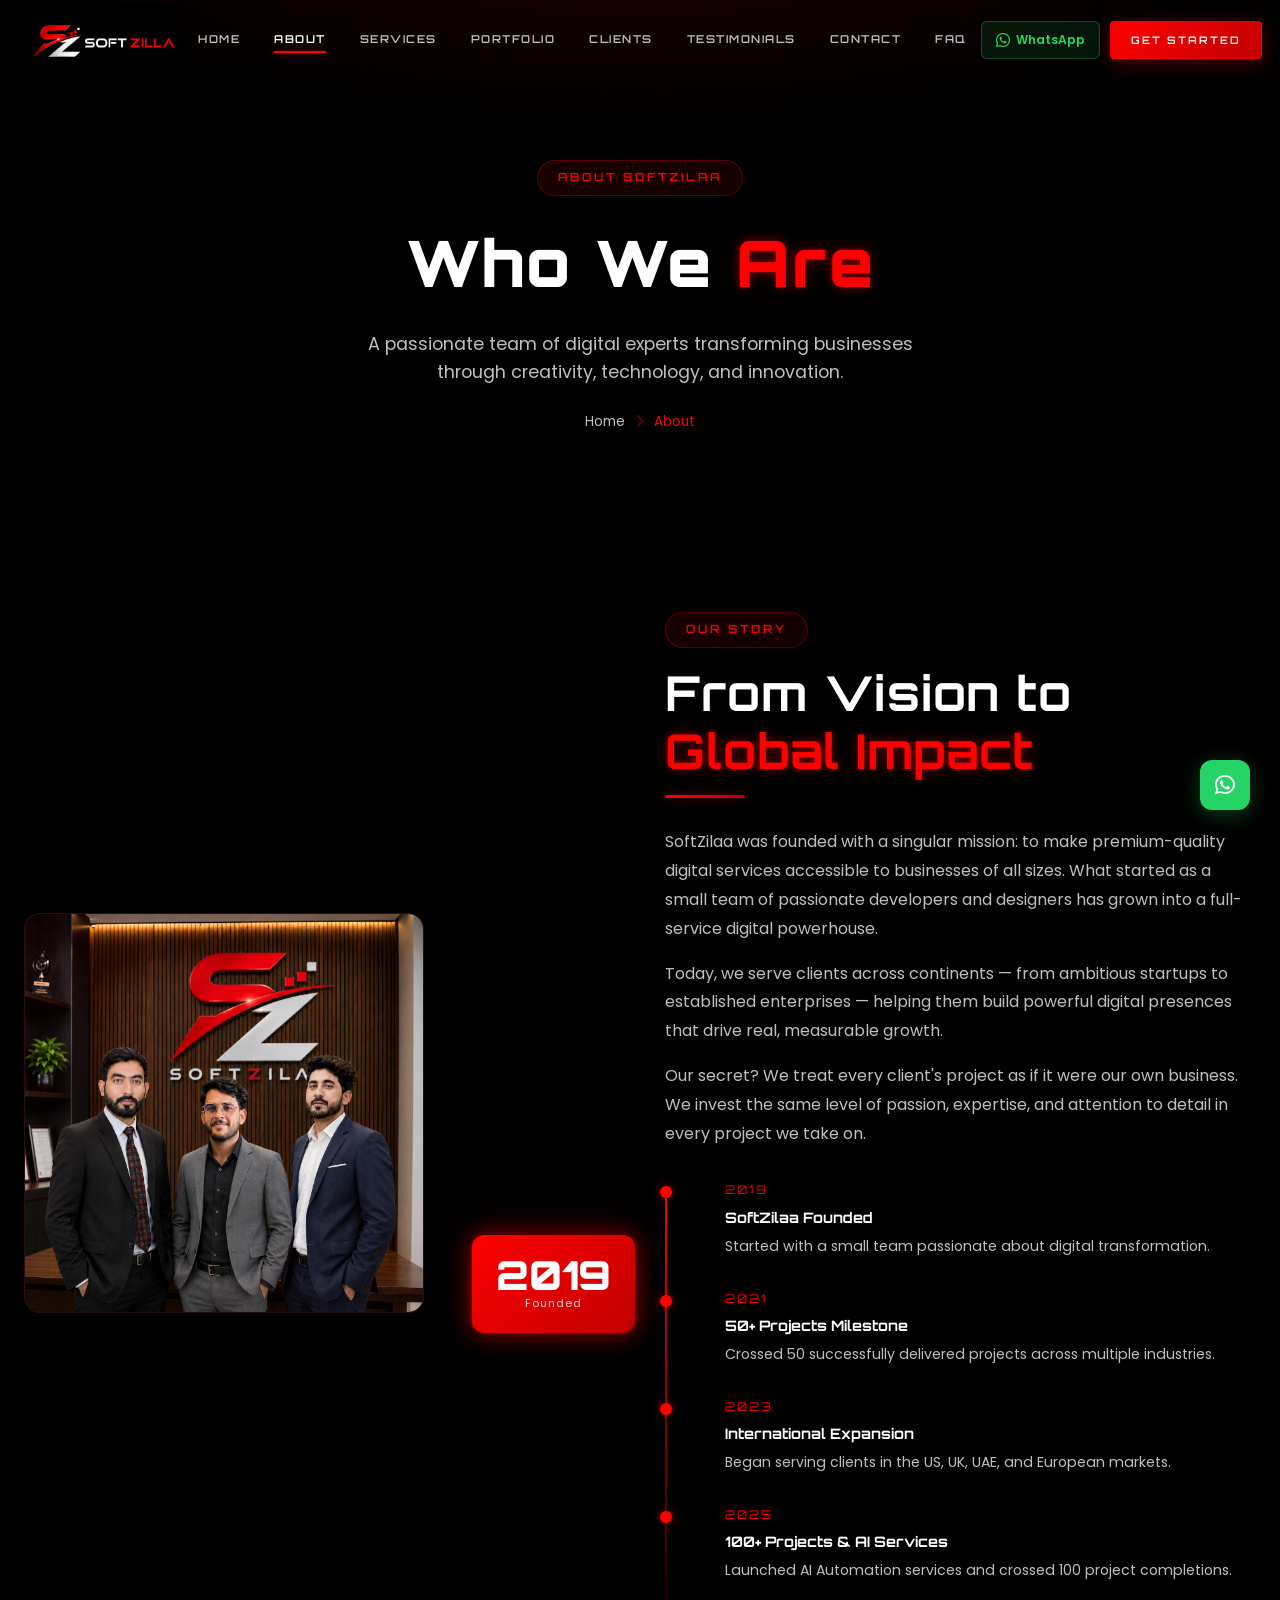
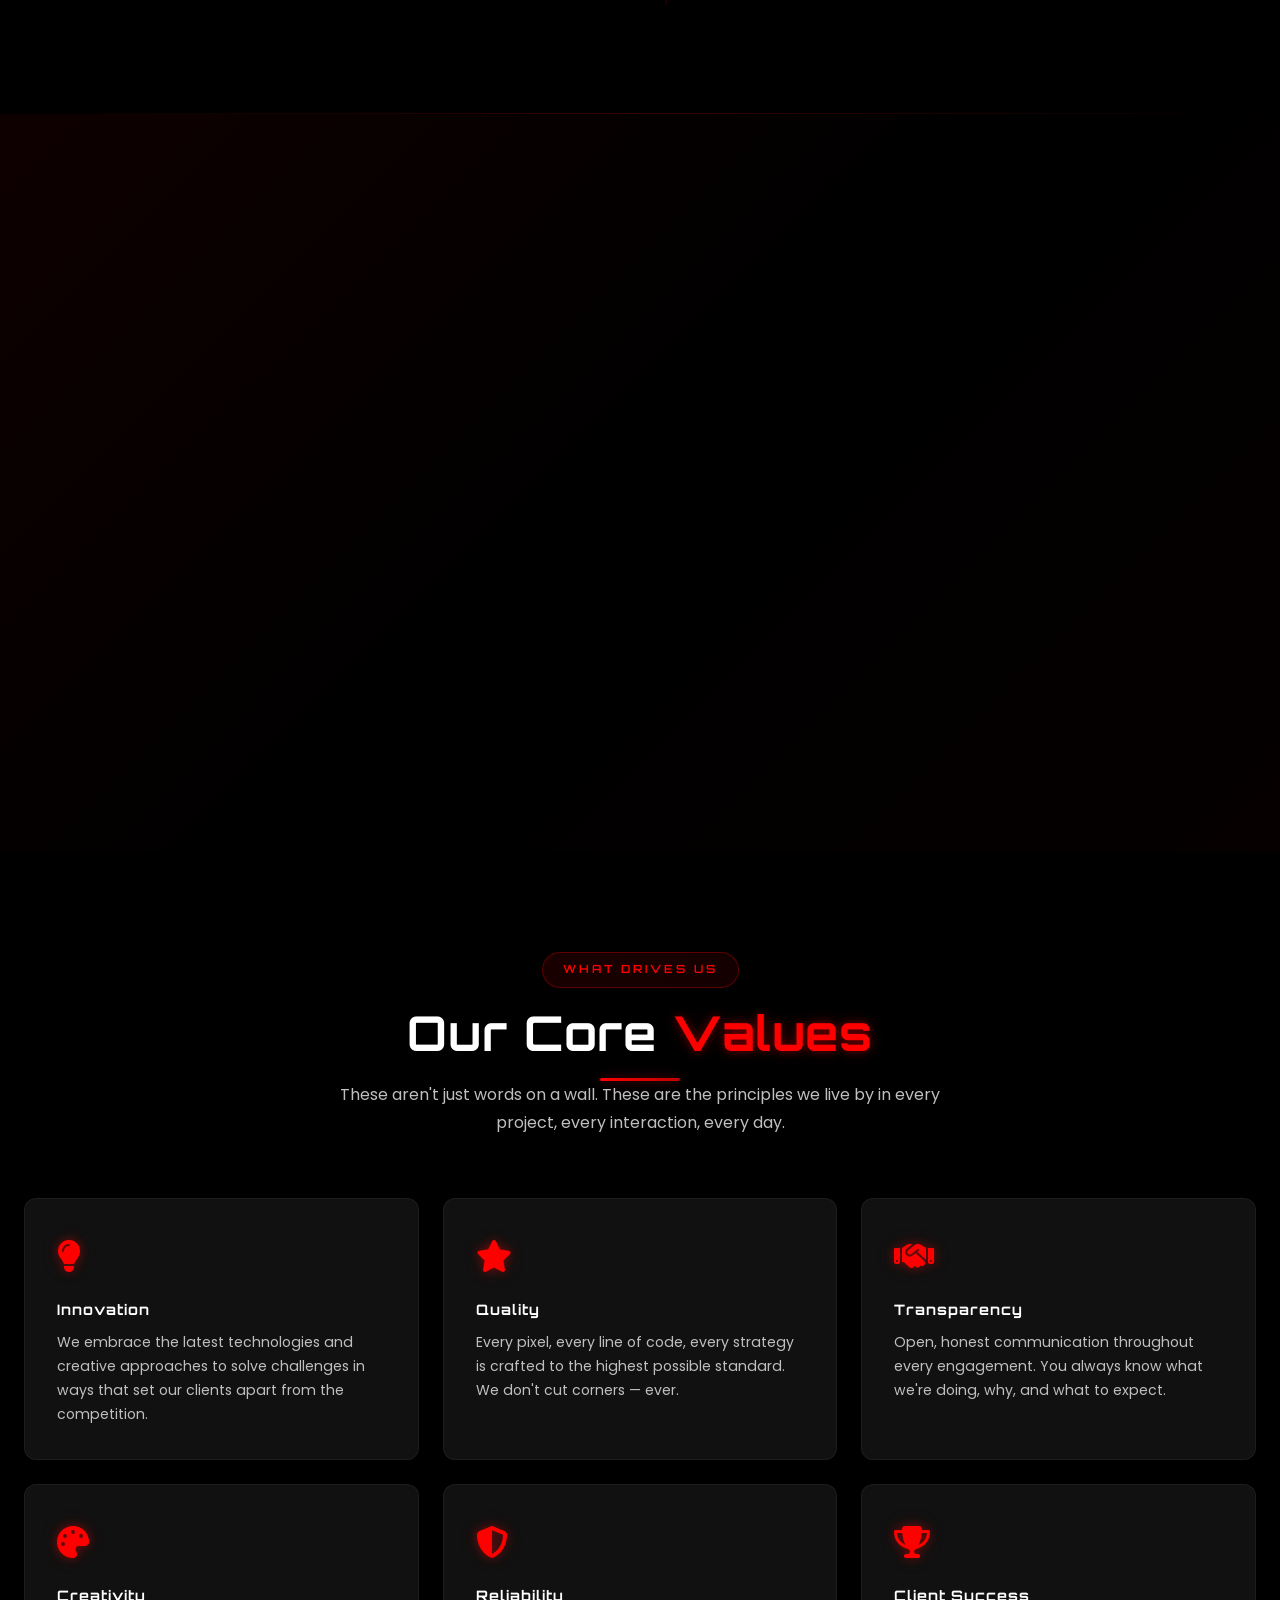
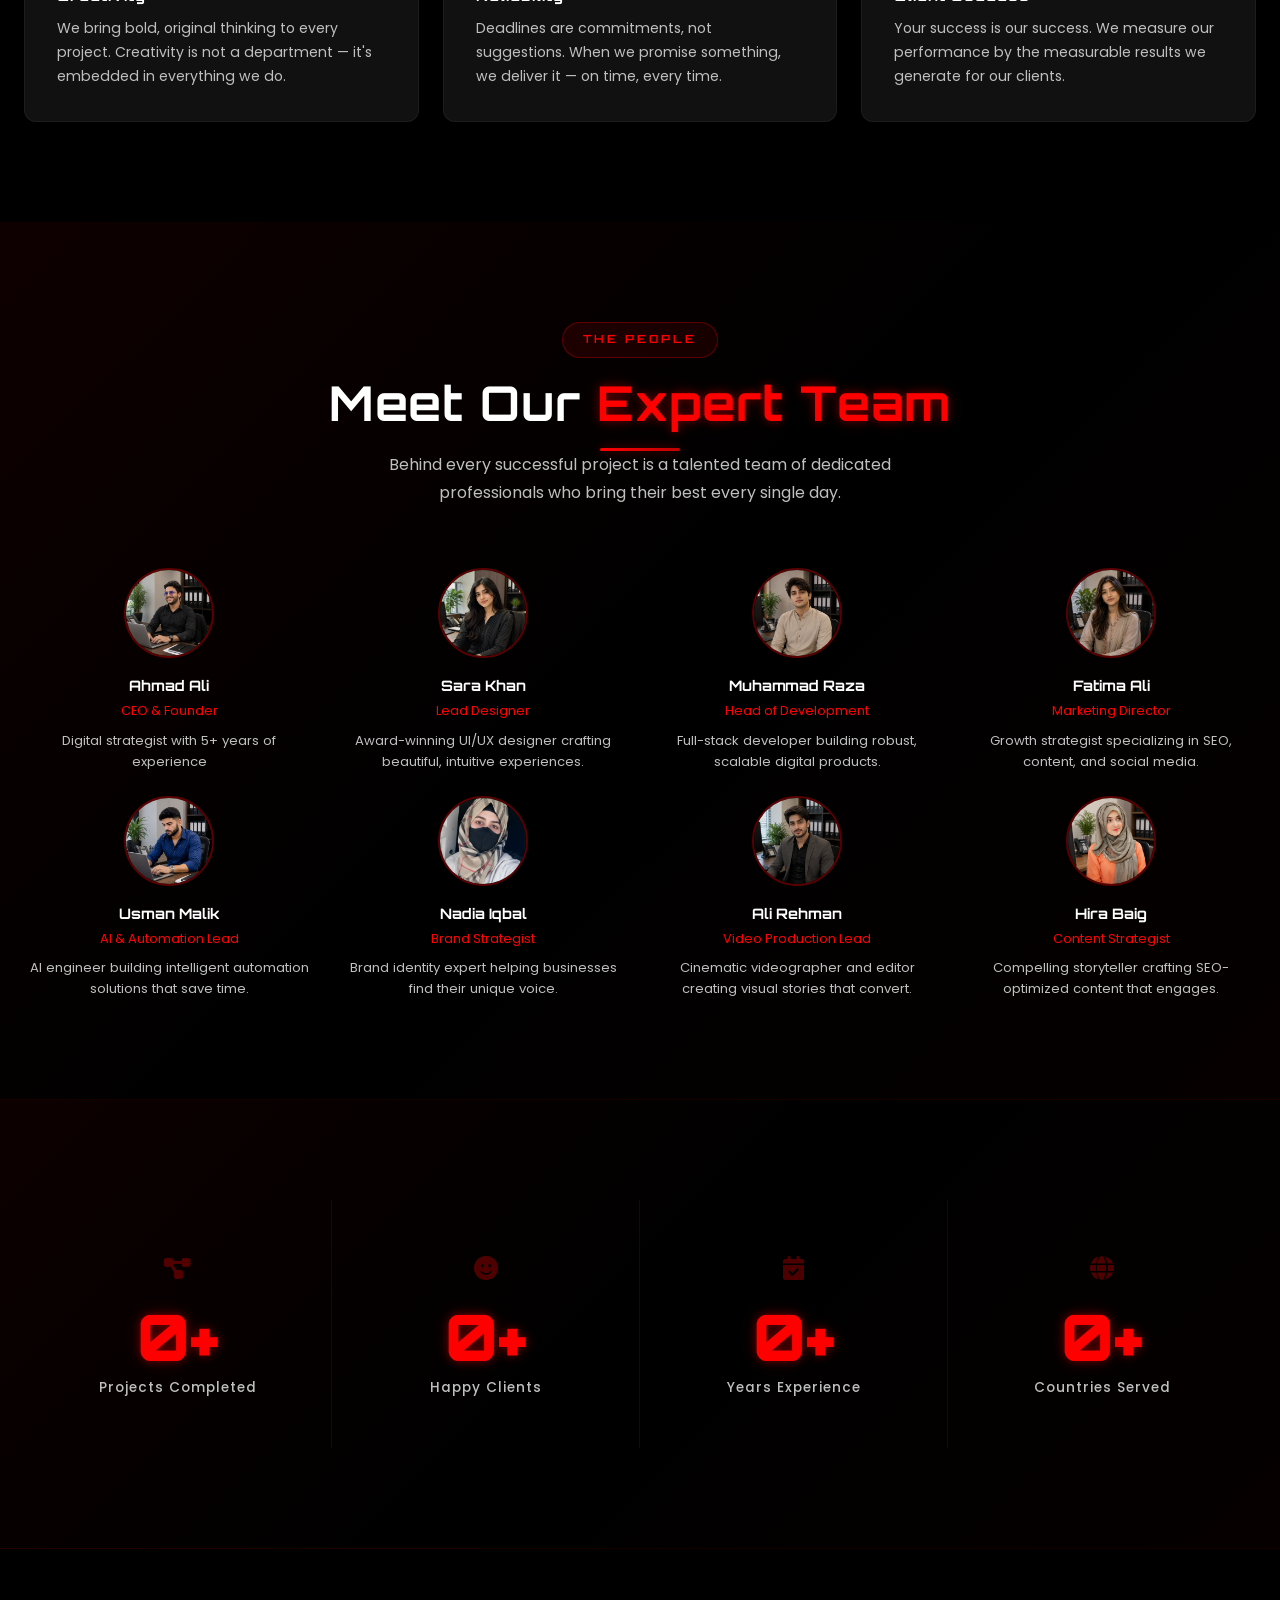
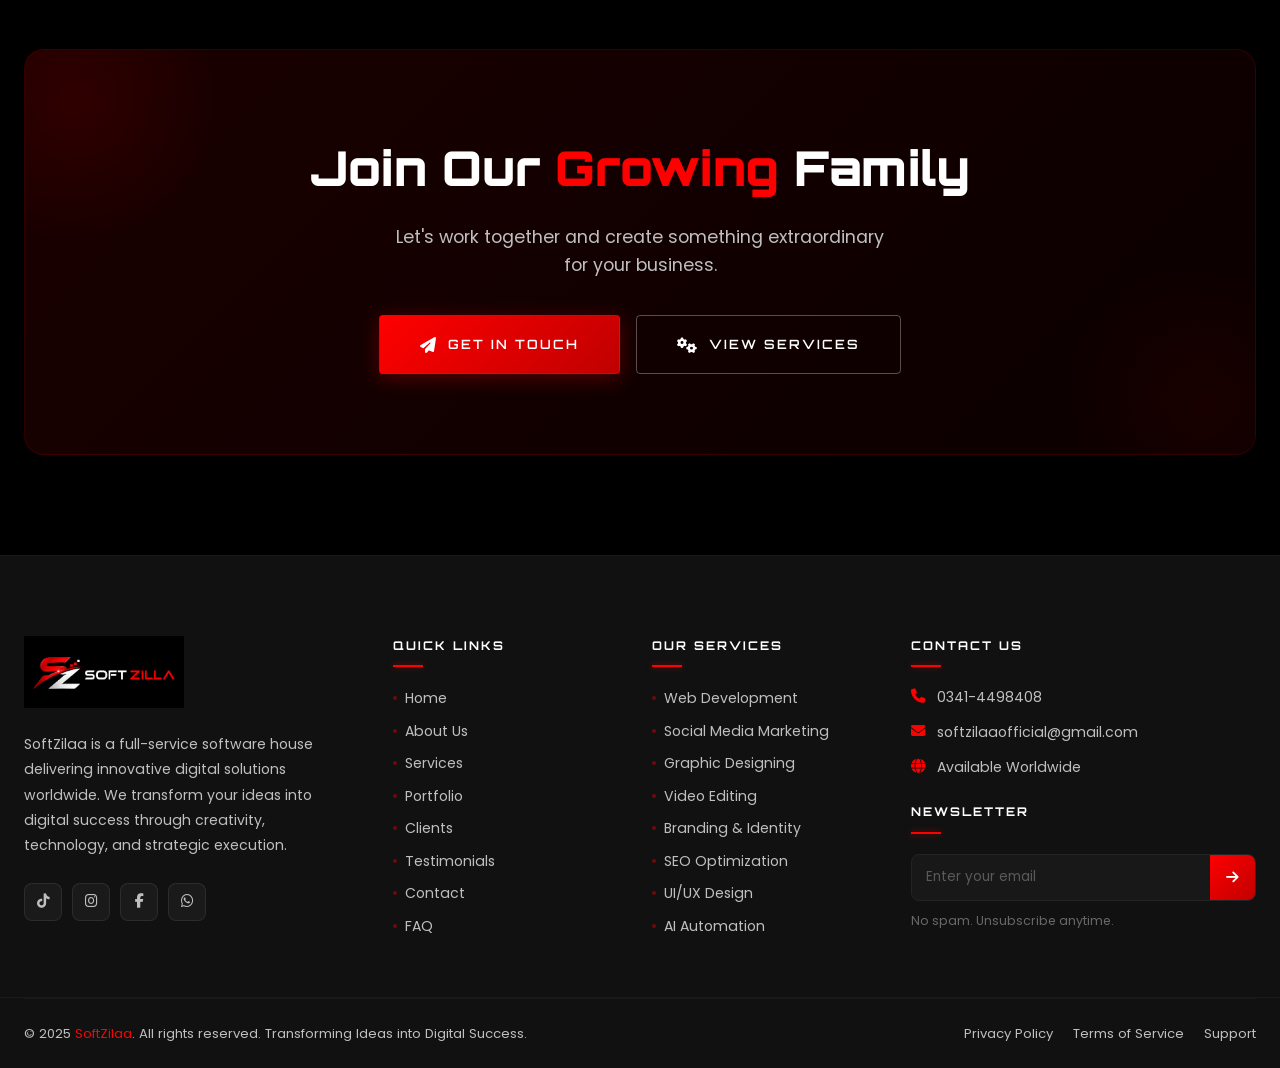
==== commit f76df7c8: "fix paths" ====
--- a/about.html
+++ b/about.html
@@ -8,12 +8,12 @@
   <meta name="description" content="Learn about SoftZilaa's story, mission, vision, core values, and the expert team behind Pakistan's leading digital agency.">
   <meta property="og:title" content="About SoftZilaa — Transforming Ideas into Digital Success">
   <meta property="og:type" content="website">
-  <link rel="icon" type="image/png" href="/assets/images/favicon.png">
+  <link rel="icon" type="image/png" href="assets/images/favicon.png">
   <link rel="stylesheet" href="https://cdnjs.cloudflare.com/ajax/libs/font-awesome/6.5.0/css/all.min.css">
-  <link rel="stylesheet" href="/css/style.css">
-  <link rel="stylesheet" href="/css/animations.css">
-  <link rel="stylesheet" href="/css/components.css">
-  <link rel="stylesheet" href="/css/responsive.css">
+  <link rel="stylesheet" href="css/style.css">
+  <link rel="stylesheet" href="css/animations.css">
+  <link rel="stylesheet" href="css/components.css">
+  <link rel="stylesheet" href="css/responsive.css">
 </head>
 <body>
 
@@ -25,7 +25,7 @@
         <h1>Who We <span>Are</span></h1>
         <p>A passionate team of digital experts transforming businesses through creativity, technology, and innovation.</p>
         <nav class="breadcrumb" aria-label="Breadcrumb">
-          <a href="/index.html">Home</a><span class="sep"><i class="fas fa-chevron-right"></i></span><span class="current">About</span>
+          <a href="index.html">Home</a><span class="sep"><i class="fas fa-chevron-right"></i></span><span class="current">About</span>
         </nav>
       </div>
     </div>
@@ -37,7 +37,7 @@
       <div class="about-preview">
         <div class="about-image-wrapper" data-aos="fade-right">
           <div class="about-image-placeholder" style="aspect-ratio:1/1; max-width:400px; overflow:hidden; padding:0;">
-            <img src="/assets/images/about-office.png" alt="SoftZilaa Office" style="width:100%;height:100%;object-fit:cover;"
+            <img src="assets/images/about-office.png" alt="SoftZilaa Office" style="width:100%;height:100%;object-fit:cover;"
                  onerror="this.parentElement.innerHTML='<i class=\'fas fa-rocket about-image-icon\'></i>'">
           </div>
           <div class="about-image-badge">
@@ -137,35 +137,35 @@
       </div>
       <div class="team-grid">
         <div class="team-card" data-aos="fade-up" data-aos-delay="0">
-          <div class="team-photo-wrap"><img src="/assets/images/team/ceo.png" alt="Zain Ahmed" class="team-photo" loading="lazy"><div class="team-avatar team-avatar-fallback">ZA</div></div>
+          <div class="team-photo-wrap"><img src="assets/images/team/ceo.png" alt="Zain Ahmed" class="team-photo" loading="lazy"><div class="team-avatar team-avatar-fallback">ZA</div></div>
           <h4>Ahmad Ali</h4><div class="role">CEO & Founder</div><p>Digital strategist with 5+ years of experience</p>
         </div>
         <div class="team-card" data-aos="fade-up" data-aos-delay="80">
-          <div class="team-photo-wrap"><img src="/assets/images/team/designer.png" alt="Sara Khan" class="team-photo" loading="lazy"><div class="team-avatar team-avatar-fallback">SK</div></div>
+          <div class="team-photo-wrap"><img src="assets/images/team/designer.png" alt="Sara Khan" class="team-photo" loading="lazy"><div class="team-avatar team-avatar-fallback">SK</div></div>
           <h4>Sara Khan</h4><div class="role">Lead Designer</div><p>Award-winning UI/UX designer crafting beautiful, intuitive experiences.</p>
         </div>
         <div class="team-card" data-aos="fade-up" data-aos-delay="160">
-          <div class="team-photo-wrap"><img src="/assets/images/team/developer.png" alt="Muhammad Raza" class="team-photo" loading="lazy"><div class="team-avatar team-avatar-fallback">MR</div></div>
+          <div class="team-photo-wrap"><img src="assets/images/team/developer.png" alt="Muhammad Raza" class="team-photo" loading="lazy"><div class="team-avatar team-avatar-fallback">MR</div></div>
           <h4>Muhammad Raza</h4><div class="role">Head of Development</div><p>Full-stack developer building robust, scalable digital products.</p>
         </div>
         <div class="team-card" data-aos="fade-up" data-aos-delay="240">
-          <div class="team-photo-wrap"><img src="/assets/images/team/marketing.png" alt="Fatima Ali" class="team-photo" loading="lazy"><div class="team-avatar team-avatar-fallback">FA</div></div>
+          <div class="team-photo-wrap"><img src="assets/images/team/marketing.png" alt="Fatima Ali" class="team-photo" loading="lazy"><div class="team-avatar team-avatar-fallback">FA</div></div>
           <h4>Fatima Ali</h4><div class="role">Marketing Director</div><p>Growth strategist specializing in SEO, content, and social media.</p>
         </div>
         <div class="team-card" data-aos="fade-up" data-aos-delay="0">
-          <div class="team-photo-wrap"><img src="/assets/images/team/ai-lead.png" alt="Usman Malik" class="team-photo" loading="lazy"><div class="team-avatar team-avatar-fallback">UM</div></div>
+          <div class="team-photo-wrap"><img src="assets/images/team/ai-lead.png" alt="Usman Malik" class="team-photo" loading="lazy"><div class="team-avatar team-avatar-fallback">UM</div></div>
           <h4>Usman Malik</h4><div class="role">AI & Automation Lead</div><p>AI engineer building intelligent automation solutions that save time.</p>
         </div>
         <div class="team-card" data-aos="fade-up" data-aos-delay="80">
-          <div class="team-photo-wrap"><img src="/assets/images/team/brand.png" alt="Nadia Iqbal" class="team-photo" loading="lazy"><div class="team-avatar team-avatar-fallback">NI</div></div>
+          <div class="team-photo-wrap"><img src="assets/images/team/brand.png" alt="Nadia Iqbal" class="team-photo" loading="lazy"><div class="team-avatar team-avatar-fallback">NI</div></div>
           <h4>Nadia Iqbal</h4><div class="role">Brand Strategist</div><p>Brand identity expert helping businesses find their unique voice.</p>
         </div>
         <div class="team-card" data-aos="fade-up" data-aos-delay="160">
-          <div class="team-photo-wrap"><img src="/assets/images/team/video.png" alt="Ali Rehman" class="team-photo" loading="lazy"><div class="team-avatar team-avatar-fallback">AR</div></div>
+          <div class="team-photo-wrap"><img src="assets/images/team/video.png" alt="Ali Rehman" class="team-photo" loading="lazy"><div class="team-avatar team-avatar-fallback">AR</div></div>
           <h4>Ali Rehman</h4><div class="role">Video Production Lead</div><p>Cinematic videographer and editor creating visual stories that convert.</p>
         </div>
         <div class="team-card" data-aos="fade-up" data-aos-delay="240">
-          <div class="team-photo-wrap"><img src="/assets/images/team/content.png" alt="Hira Baig" class="team-photo" loading="lazy"><div class="team-avatar team-avatar-fallback">HB</div></div>
+          <div class="team-photo-wrap"><img src="assets/images/team/content.png" alt="Hira Baig" class="team-photo" loading="lazy"><div class="team-avatar team-avatar-fallback">HB</div></div>
           <h4>Hira Baig</h4><div class="role">Content Strategist</div><p>Compelling storyteller crafting SEO-optimized content that engages.</p>
         </div>
       </div>
@@ -185,11 +185,11 @@
   </section>
 
   <!-- CTA -->
-  <section class="section"><div class="container"><div class="cta-banner" data-aos="zoom-in"><h2>Join Our <span class="text-red">Growing</span> Family</h2><p>Let's work together and create something extraordinary for your business.</p><div class="cta-btns"><a href="/contact.html" class="btn btn-primary btn-lg"><i class="fas fa-paper-plane"></i> Get In Touch</a><a href="/services.html" class="btn btn-outline btn-lg"><i class="fas fa-cogs"></i> View Services</a></div></div></div></section>
+  <section class="section"><div class="container"><div class="cta-banner" data-aos="zoom-in"><h2>Join Our <span class="text-red">Growing</span> Family</h2><p>Let's work together and create something extraordinary for your business.</p><div class="cta-btns"><a href="contact.html" class="btn btn-primary btn-lg"><i class="fas fa-paper-plane"></i> Get In Touch</a><a href="services.html" class="btn btn-outline btn-lg"><i class="fas fa-cogs"></i> View Services</a></div></div></div></section>
 
   <script src="https://cdn.jsdelivr.net/npm/swiper@11/swiper-bundle.min.js"></script>
-  <script src="/js/include.js"></script>
-  <script src="/js/main.js"></script>
-  <script src="/js/counters.js"></script>
+  <script src="js/include.js"></script>
+  <script src="js/main.js"></script>
+  <script src="js/counters.js"></script>
 </body>
 </html>
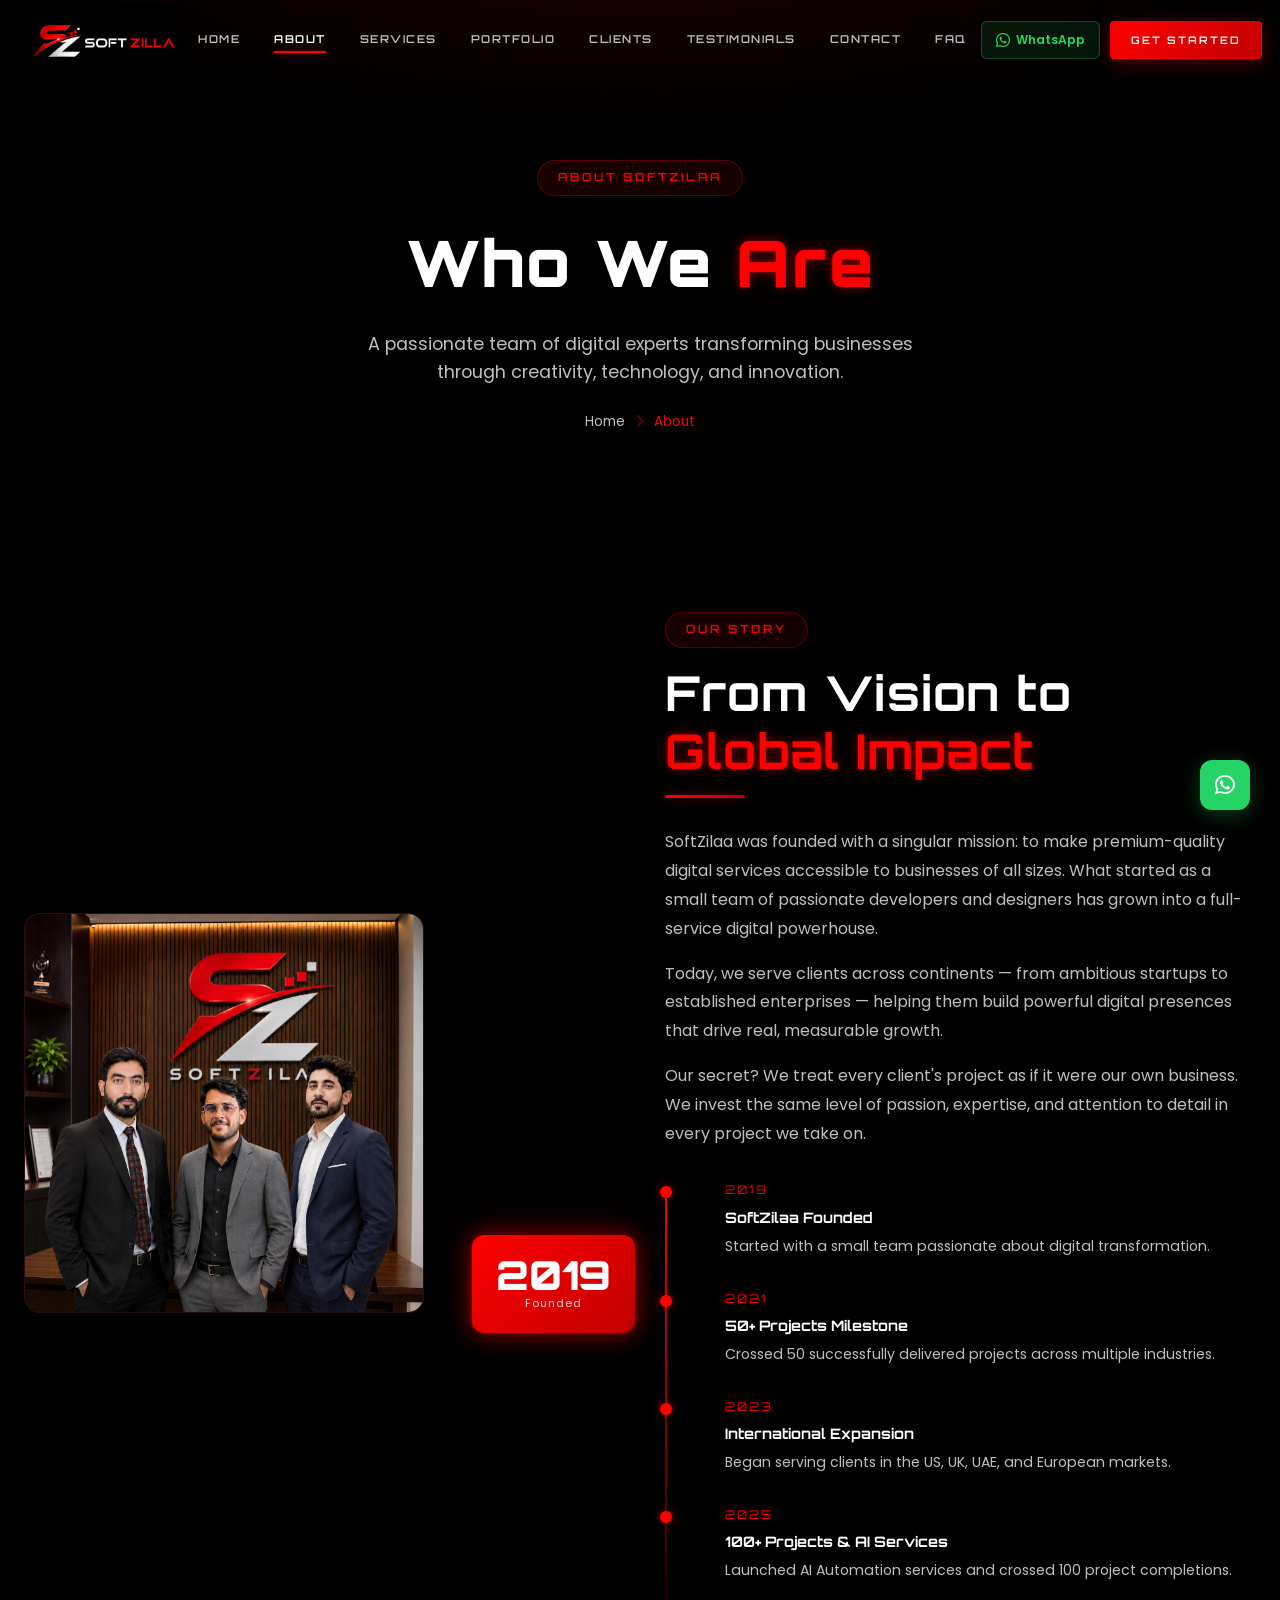
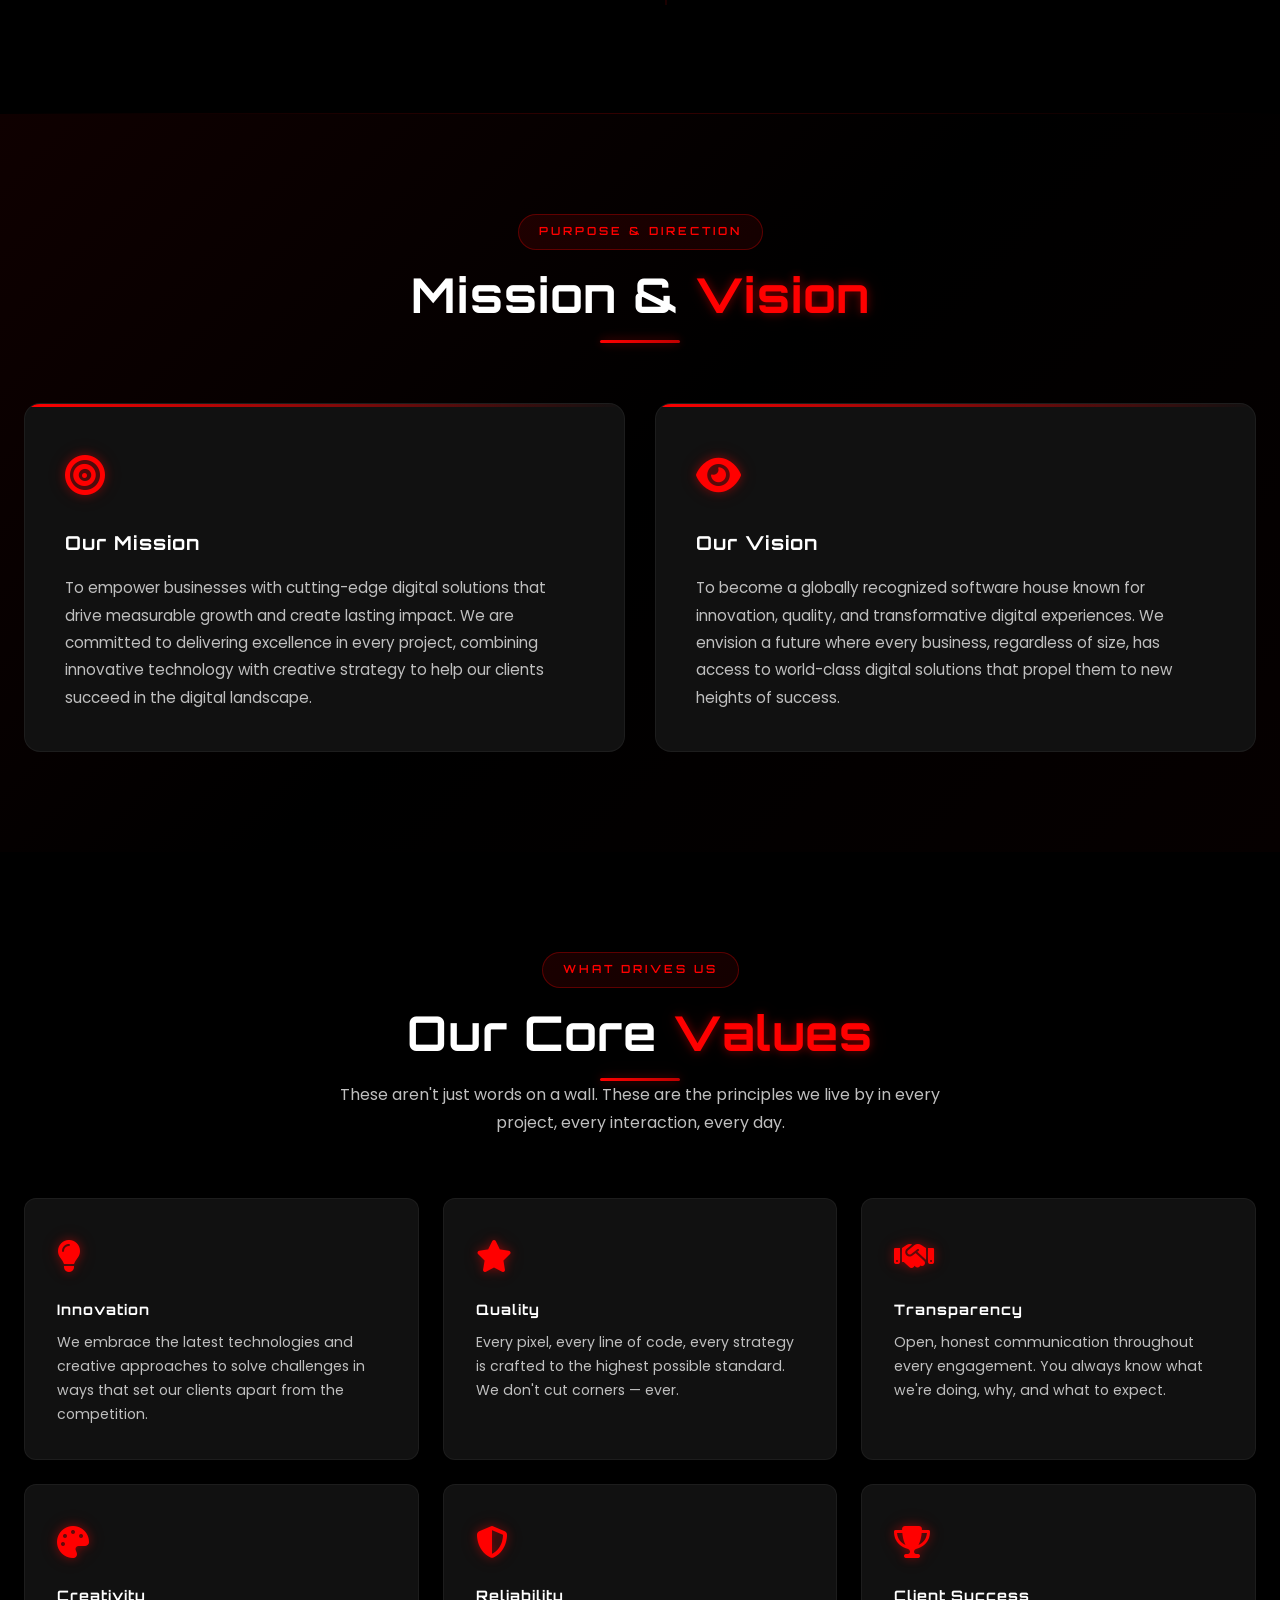
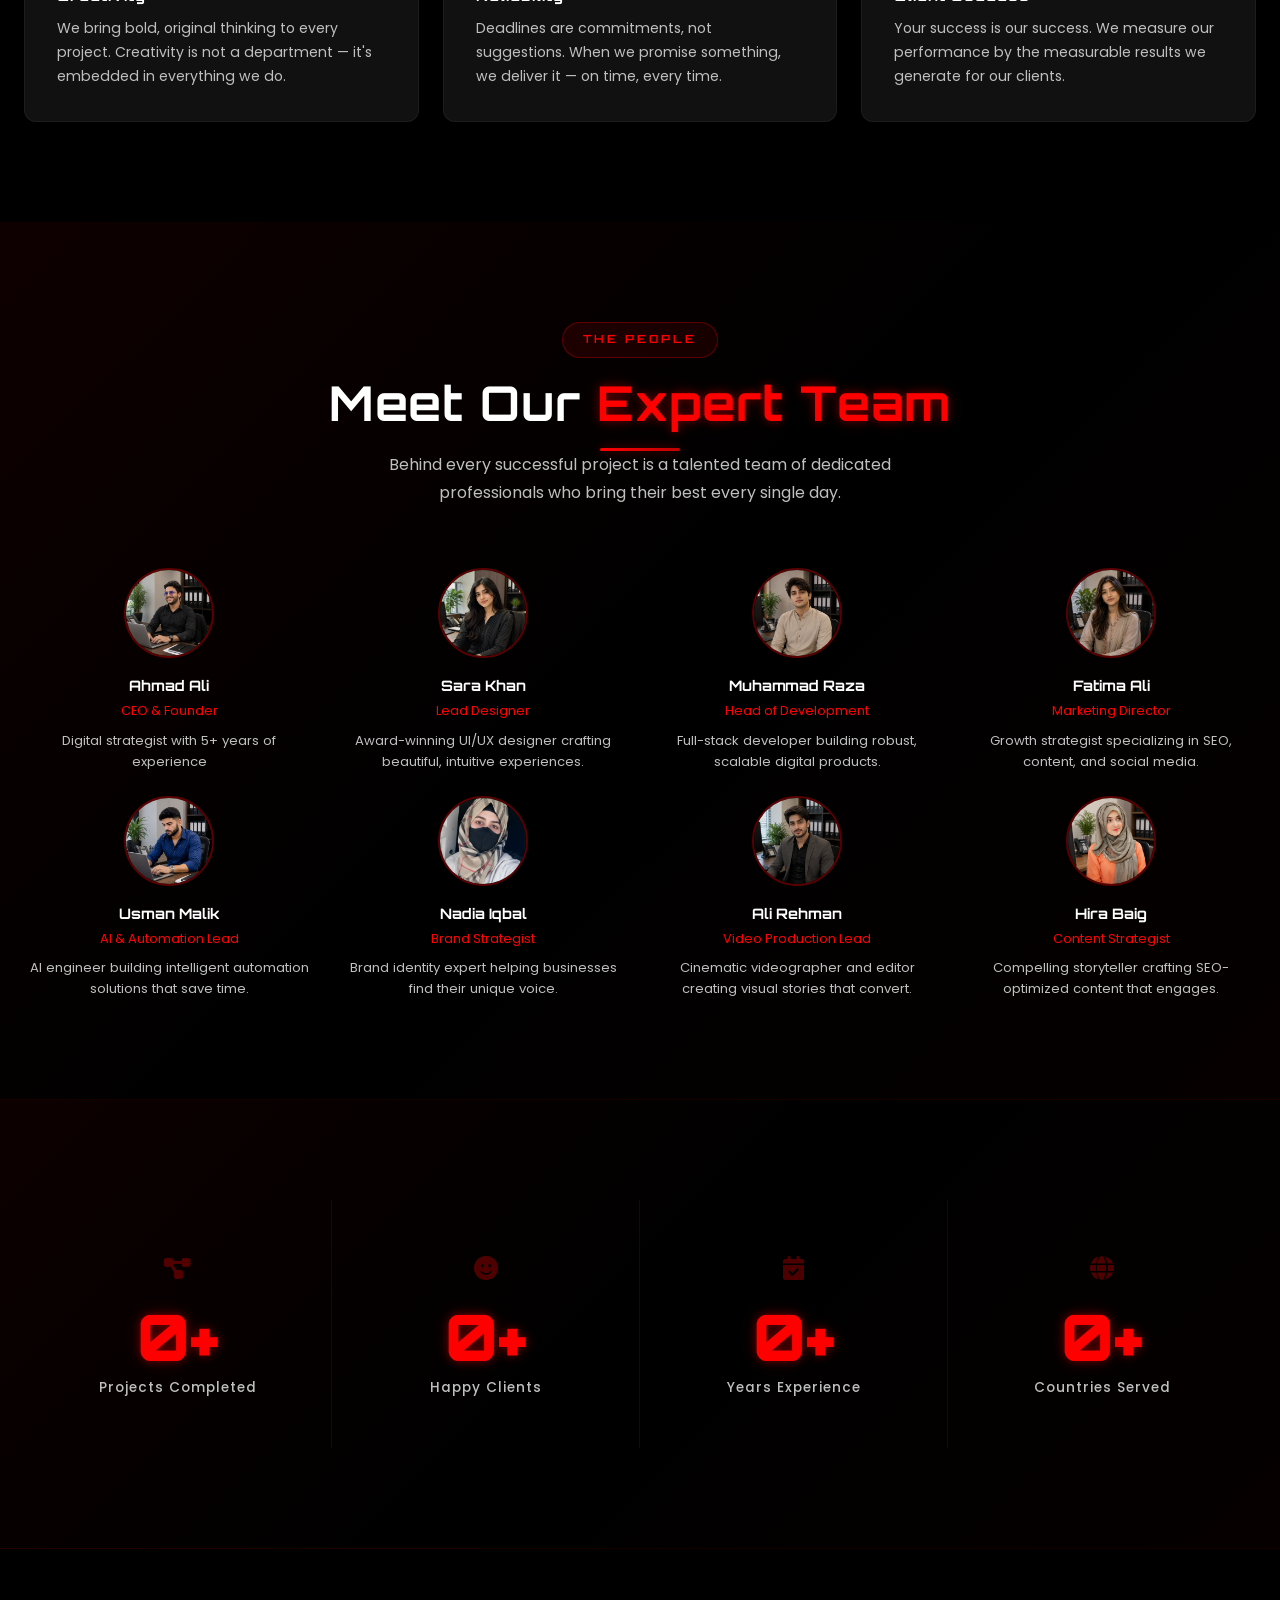
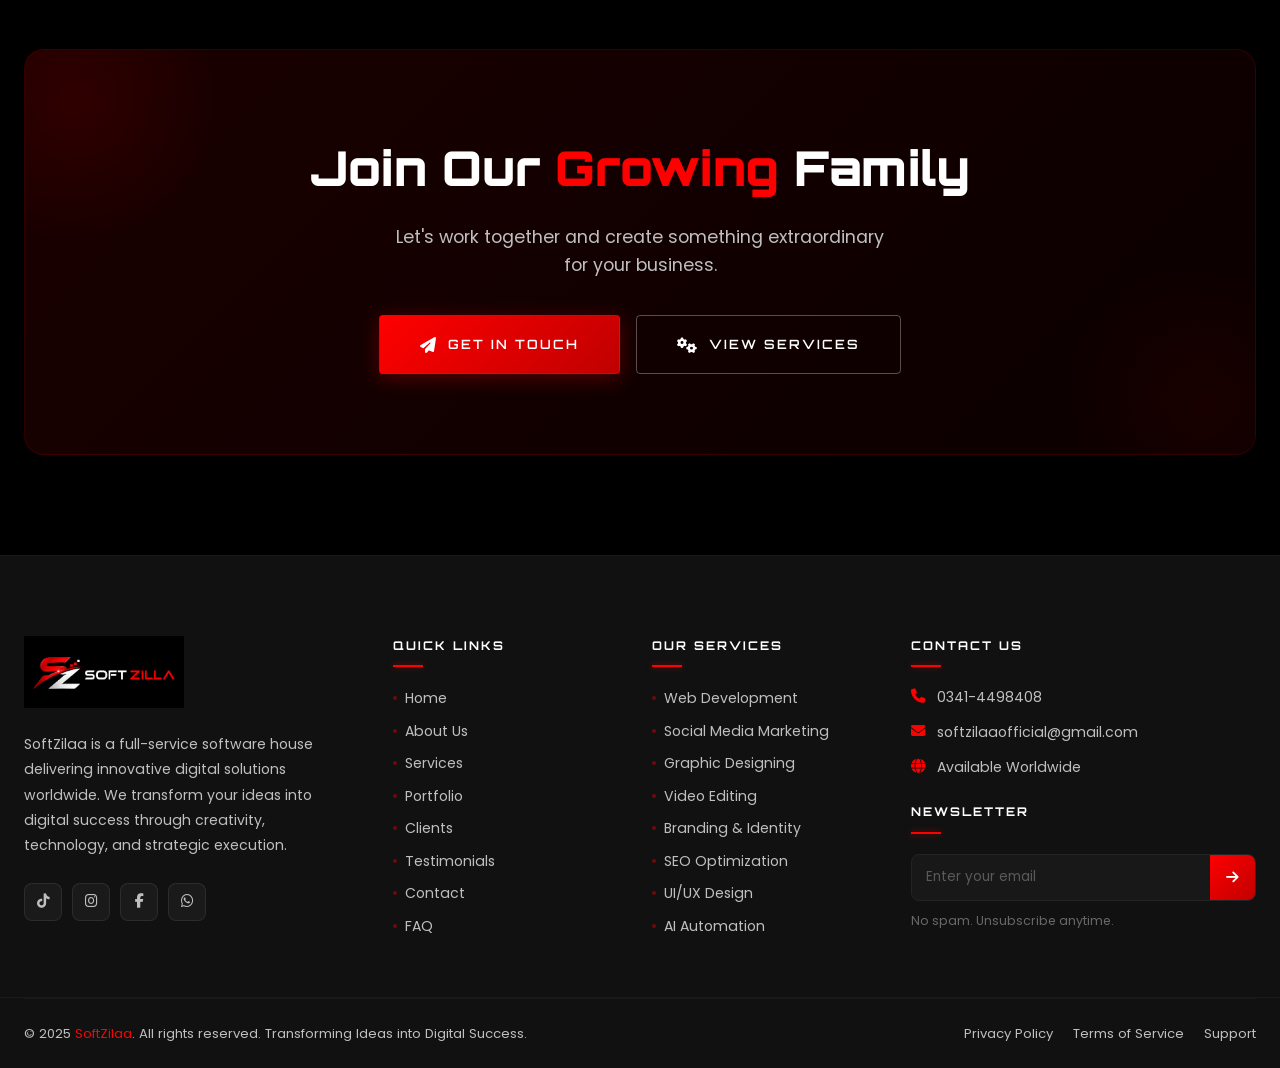
==== commit b36b9316: "fix includes path" ====
--- a/about.html
+++ b/about.html
@@ -3,7 +3,7 @@
 <head>
   <meta charset="UTF-8">
   <meta name="viewport" content="width=device-width, initial-scale=1.0">
-  <meta name="base-path" content="/">
+  <meta name="base-path" content="">
   <title>About Us — SoftZilaa | Premium Digital Agency</title>
   <meta name="description" content="Learn about SoftZilaa's story, mission, vision, core values, and the expert team behind Pakistan's leading digital agency.">
   <meta property="og:title" content="About SoftZilaa — Transforming Ideas into Digital Success">
